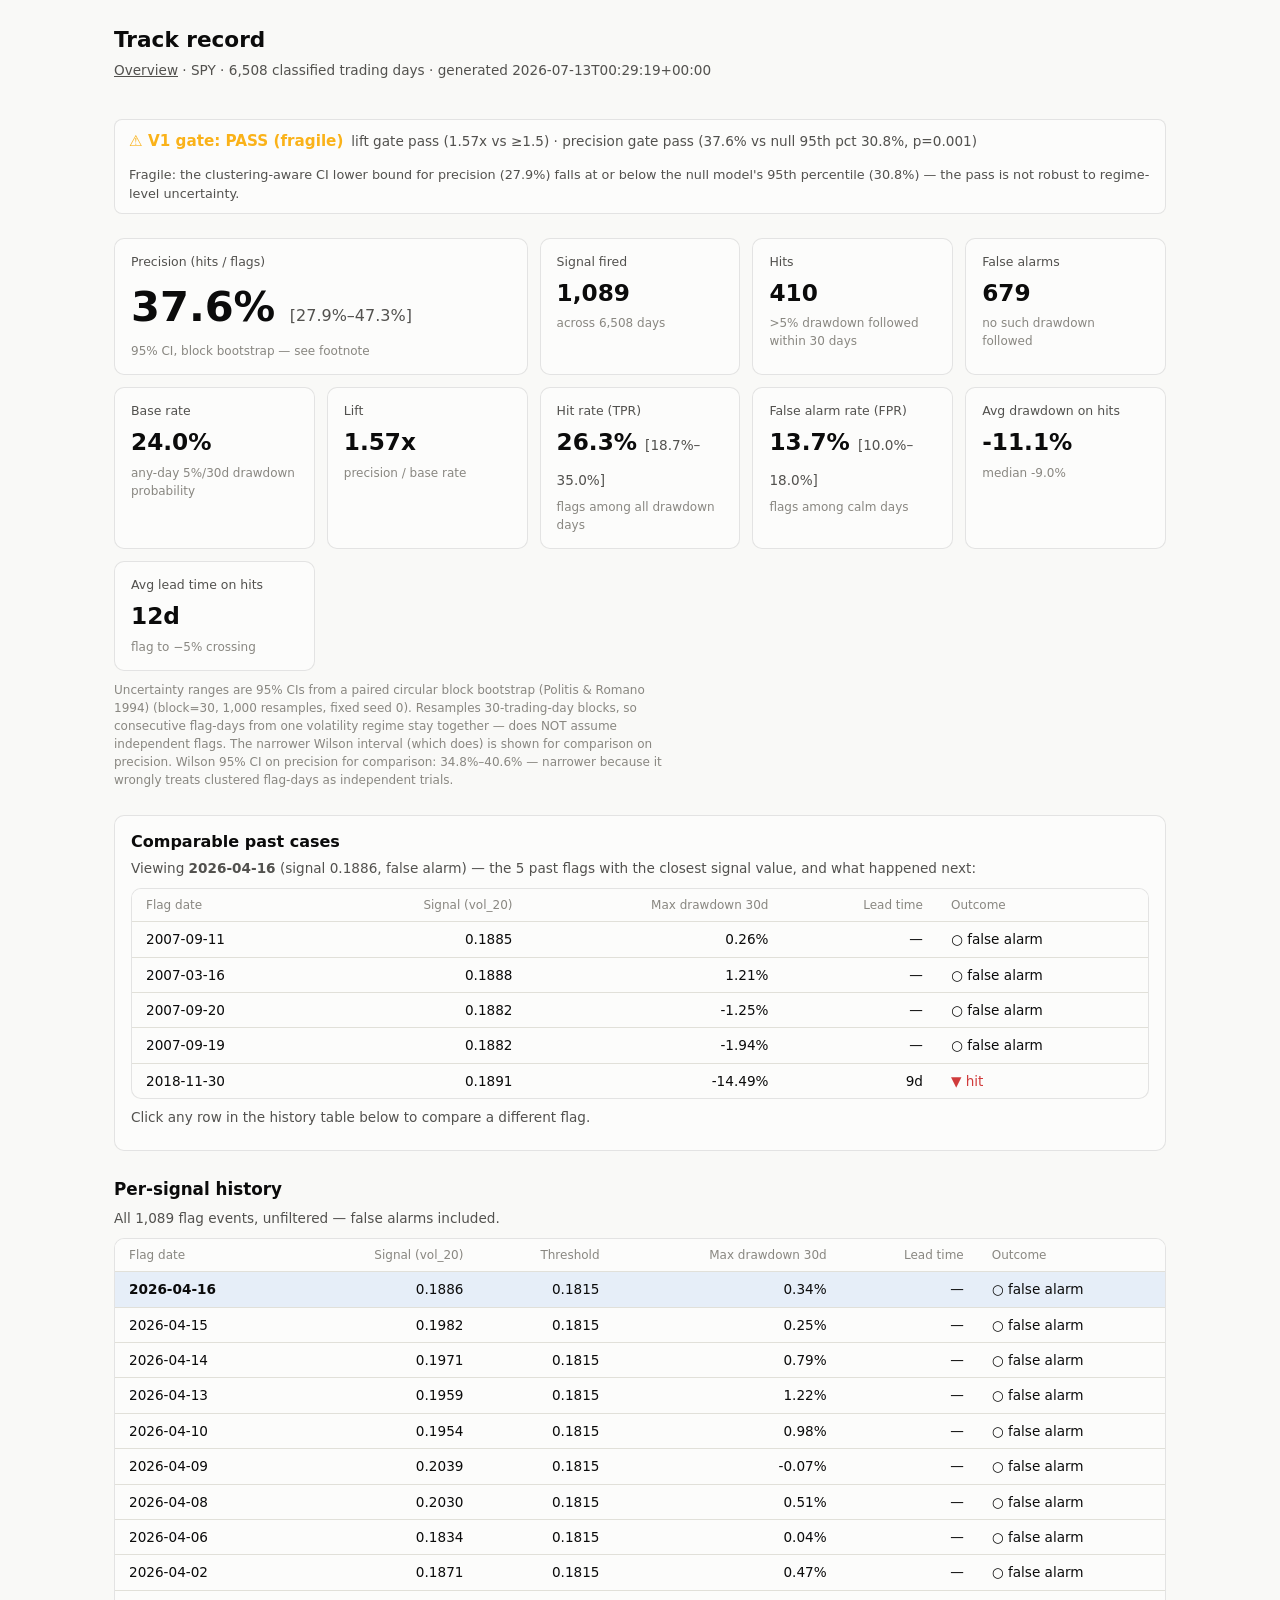
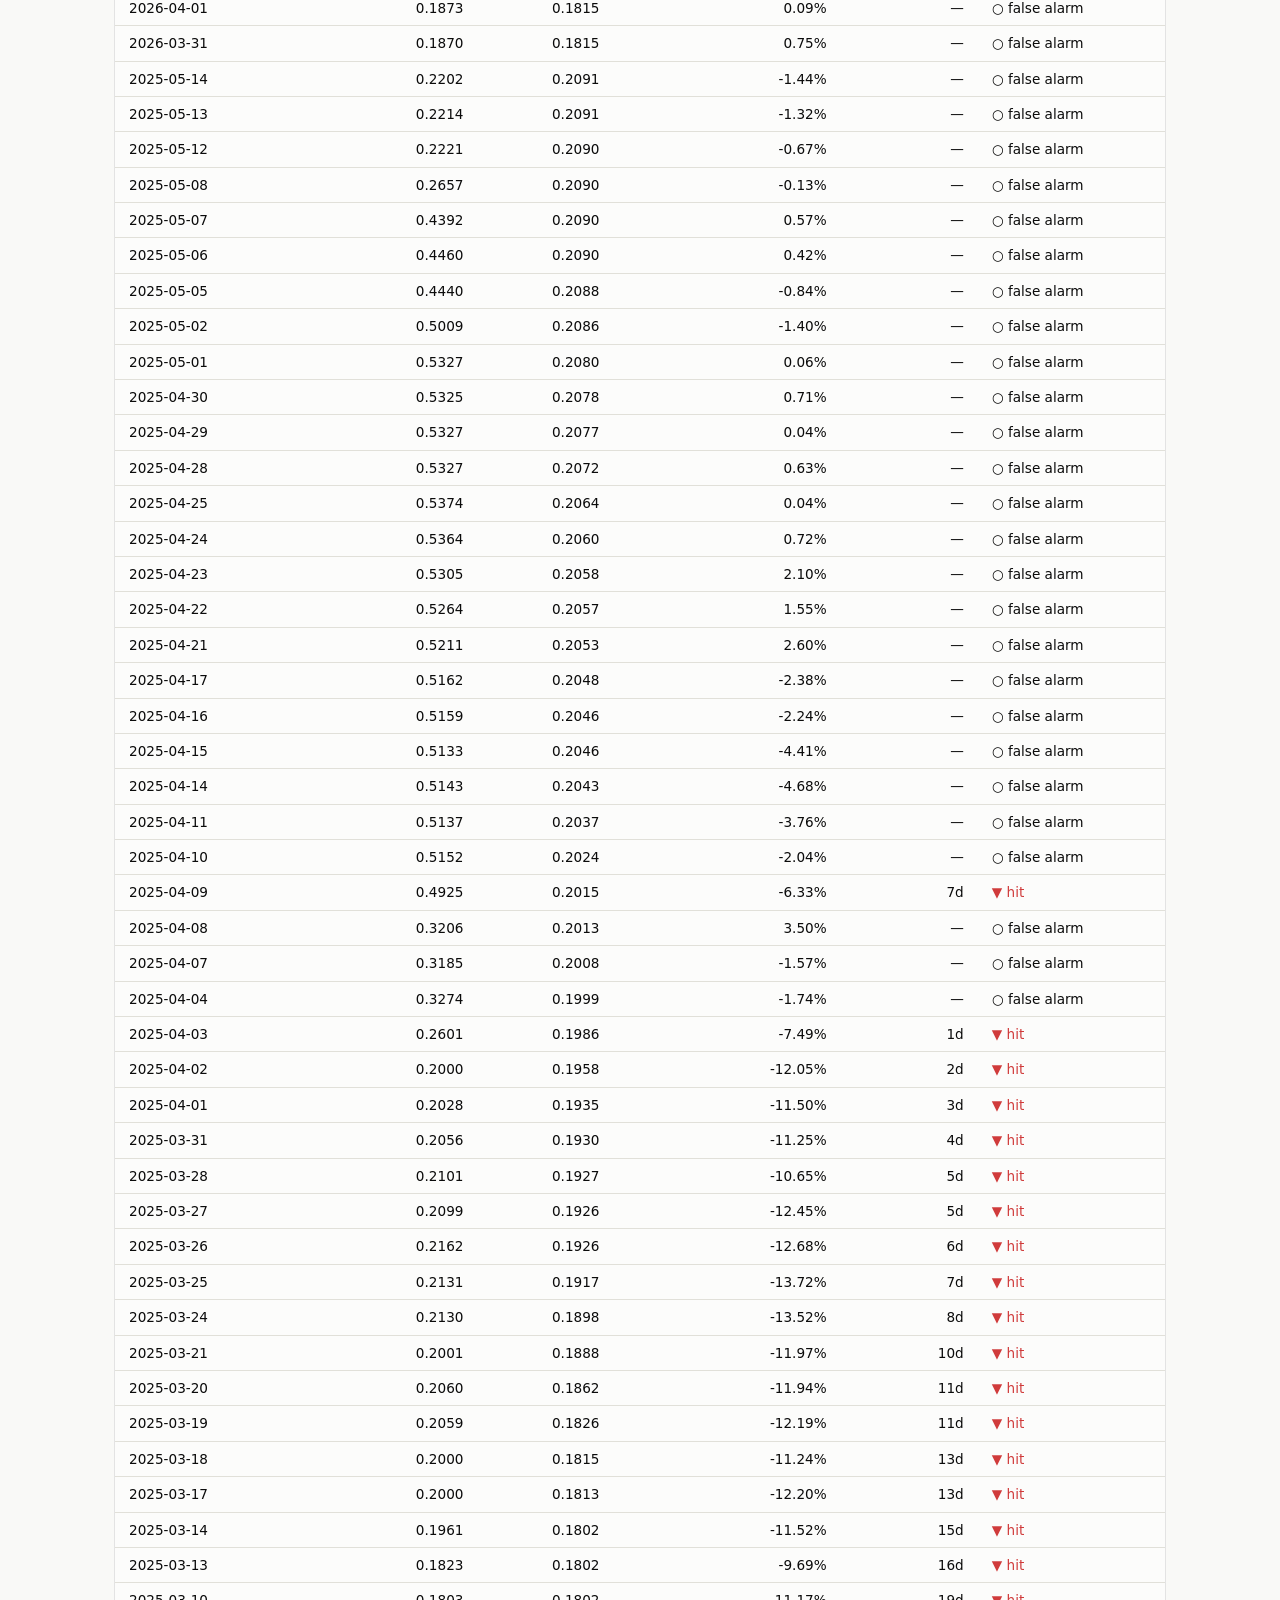
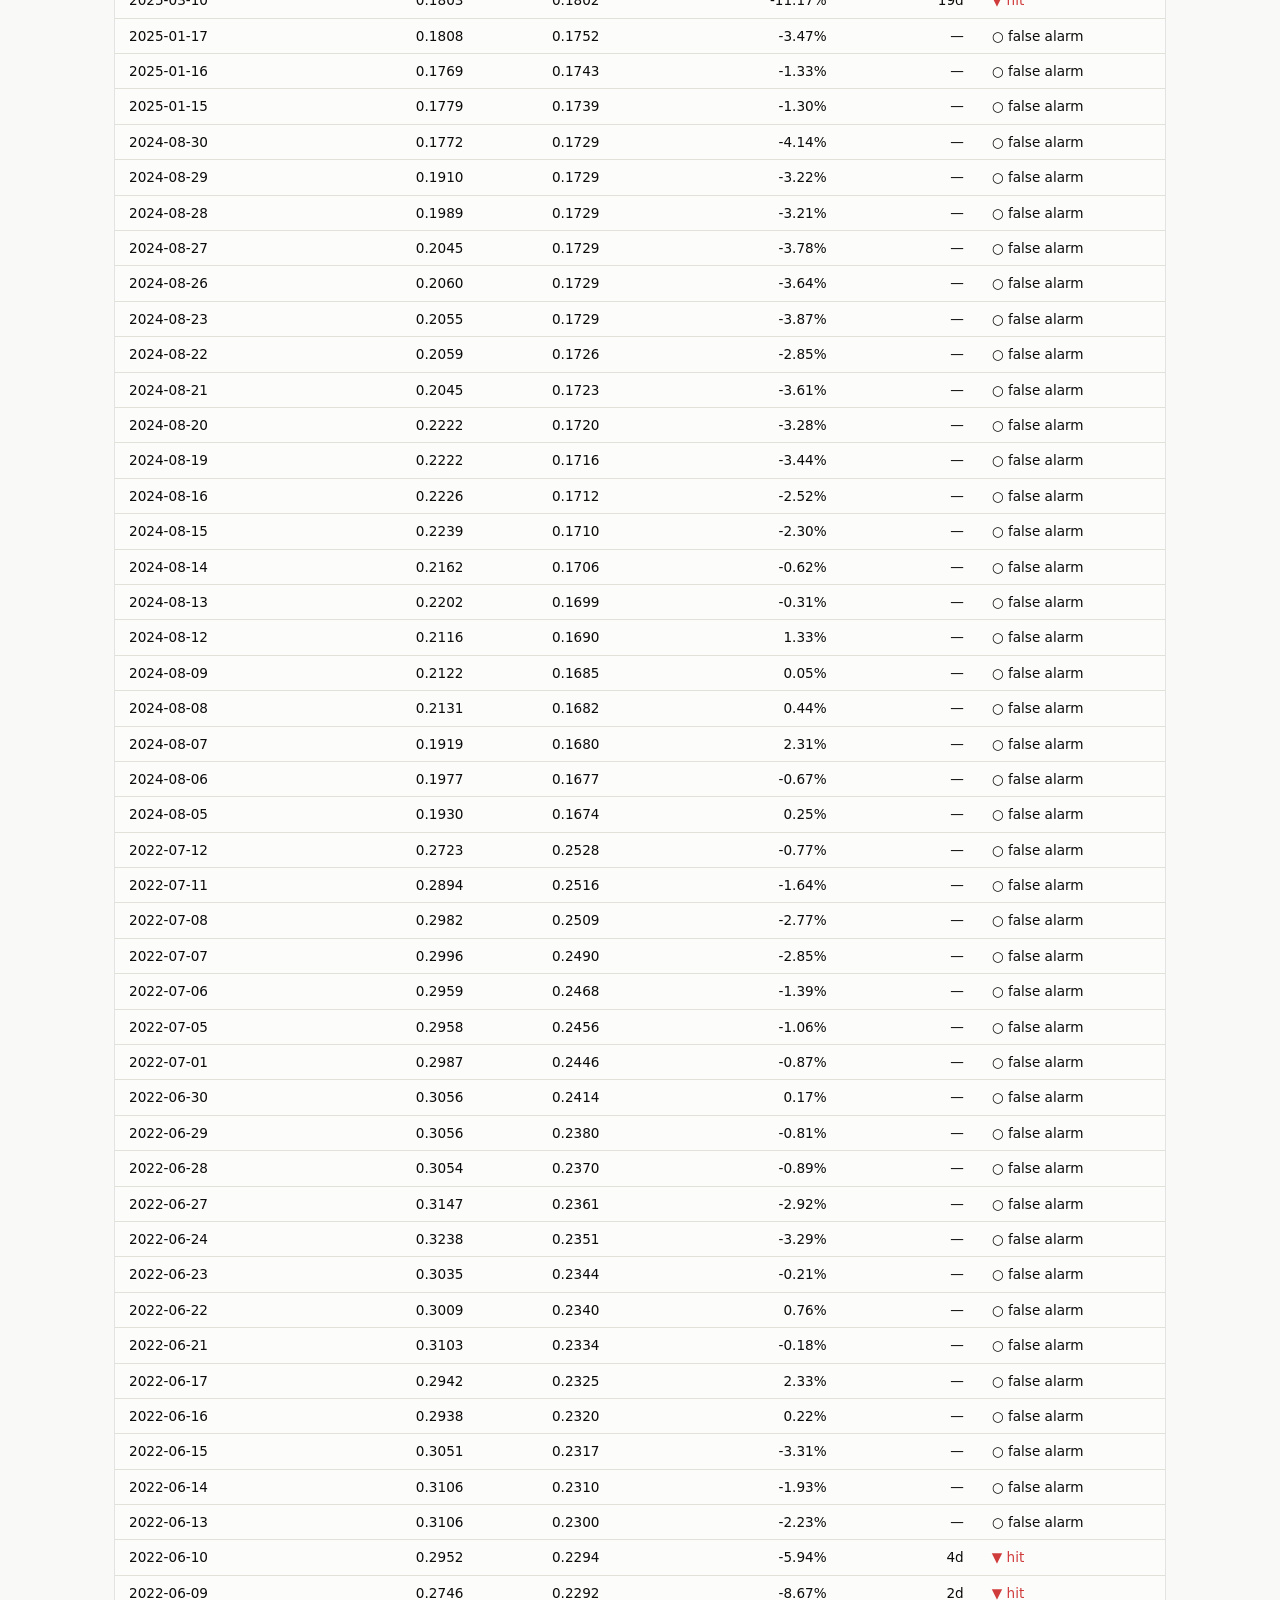
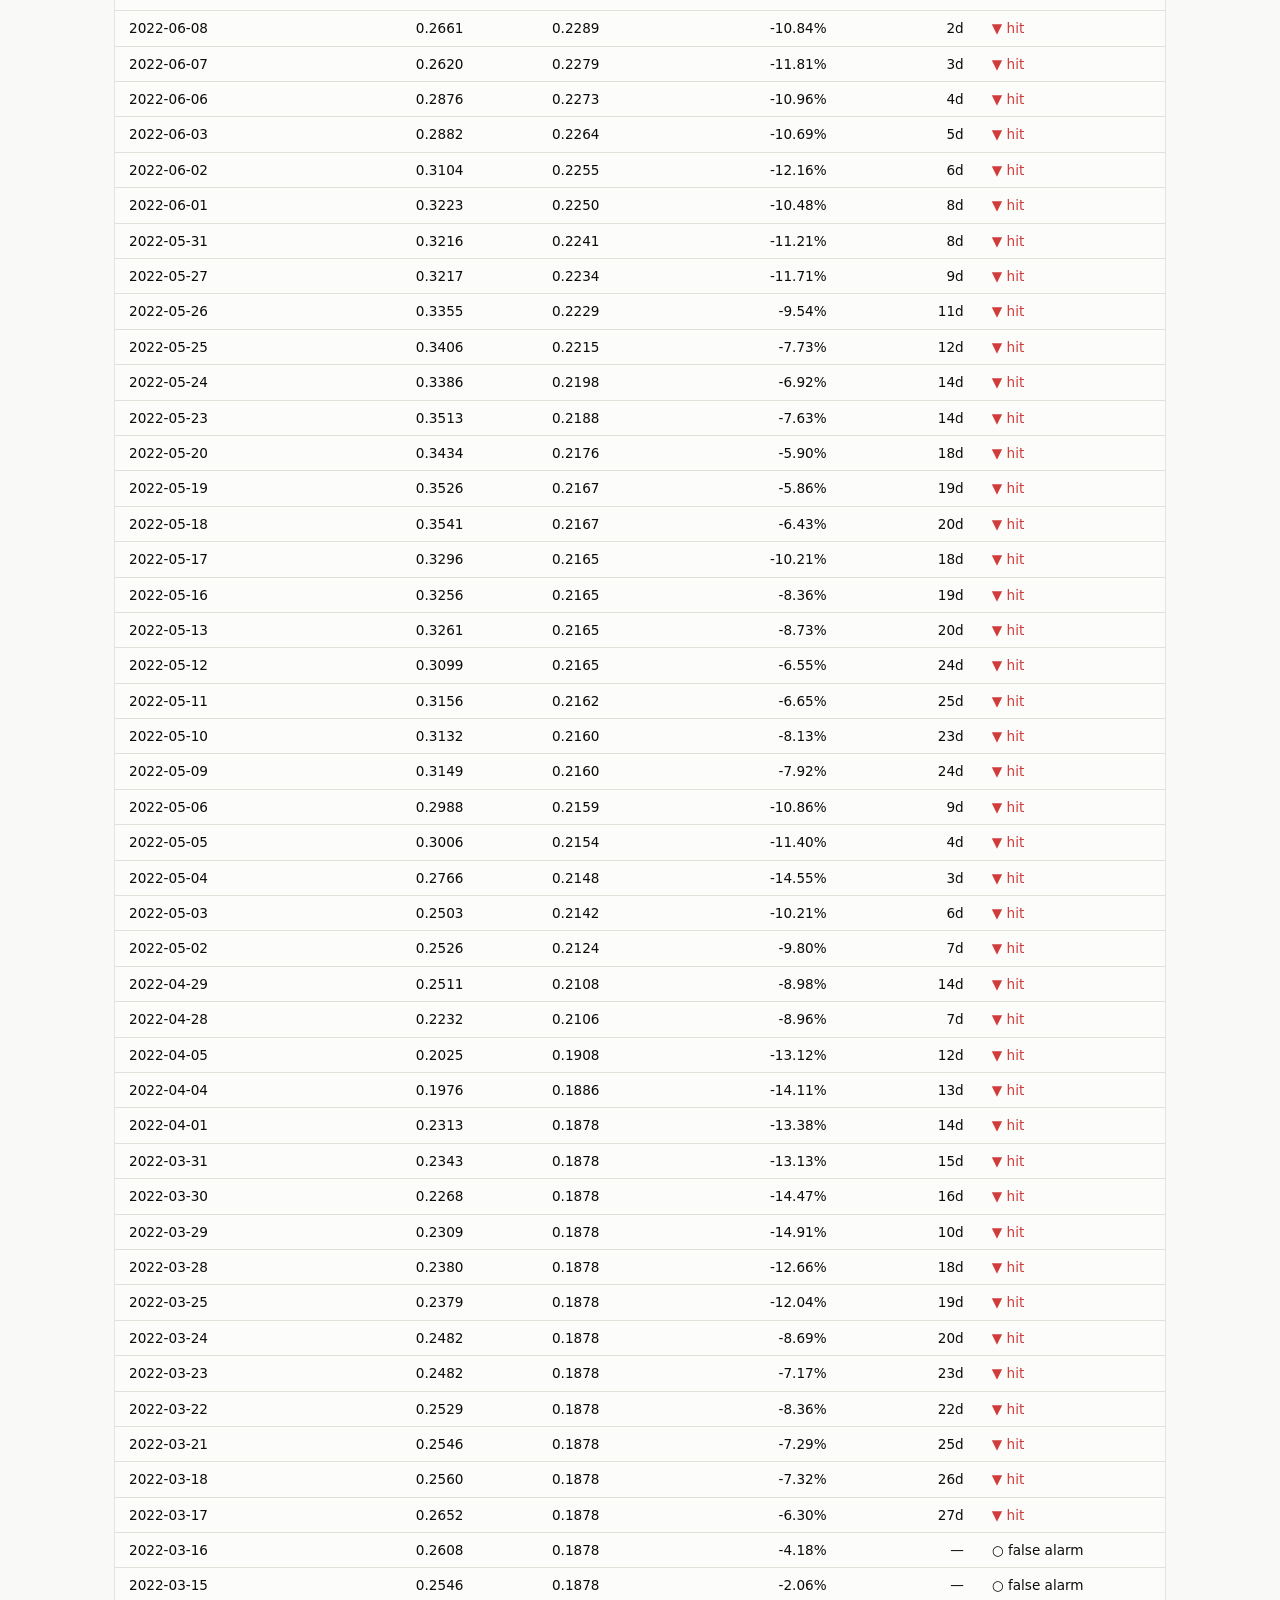
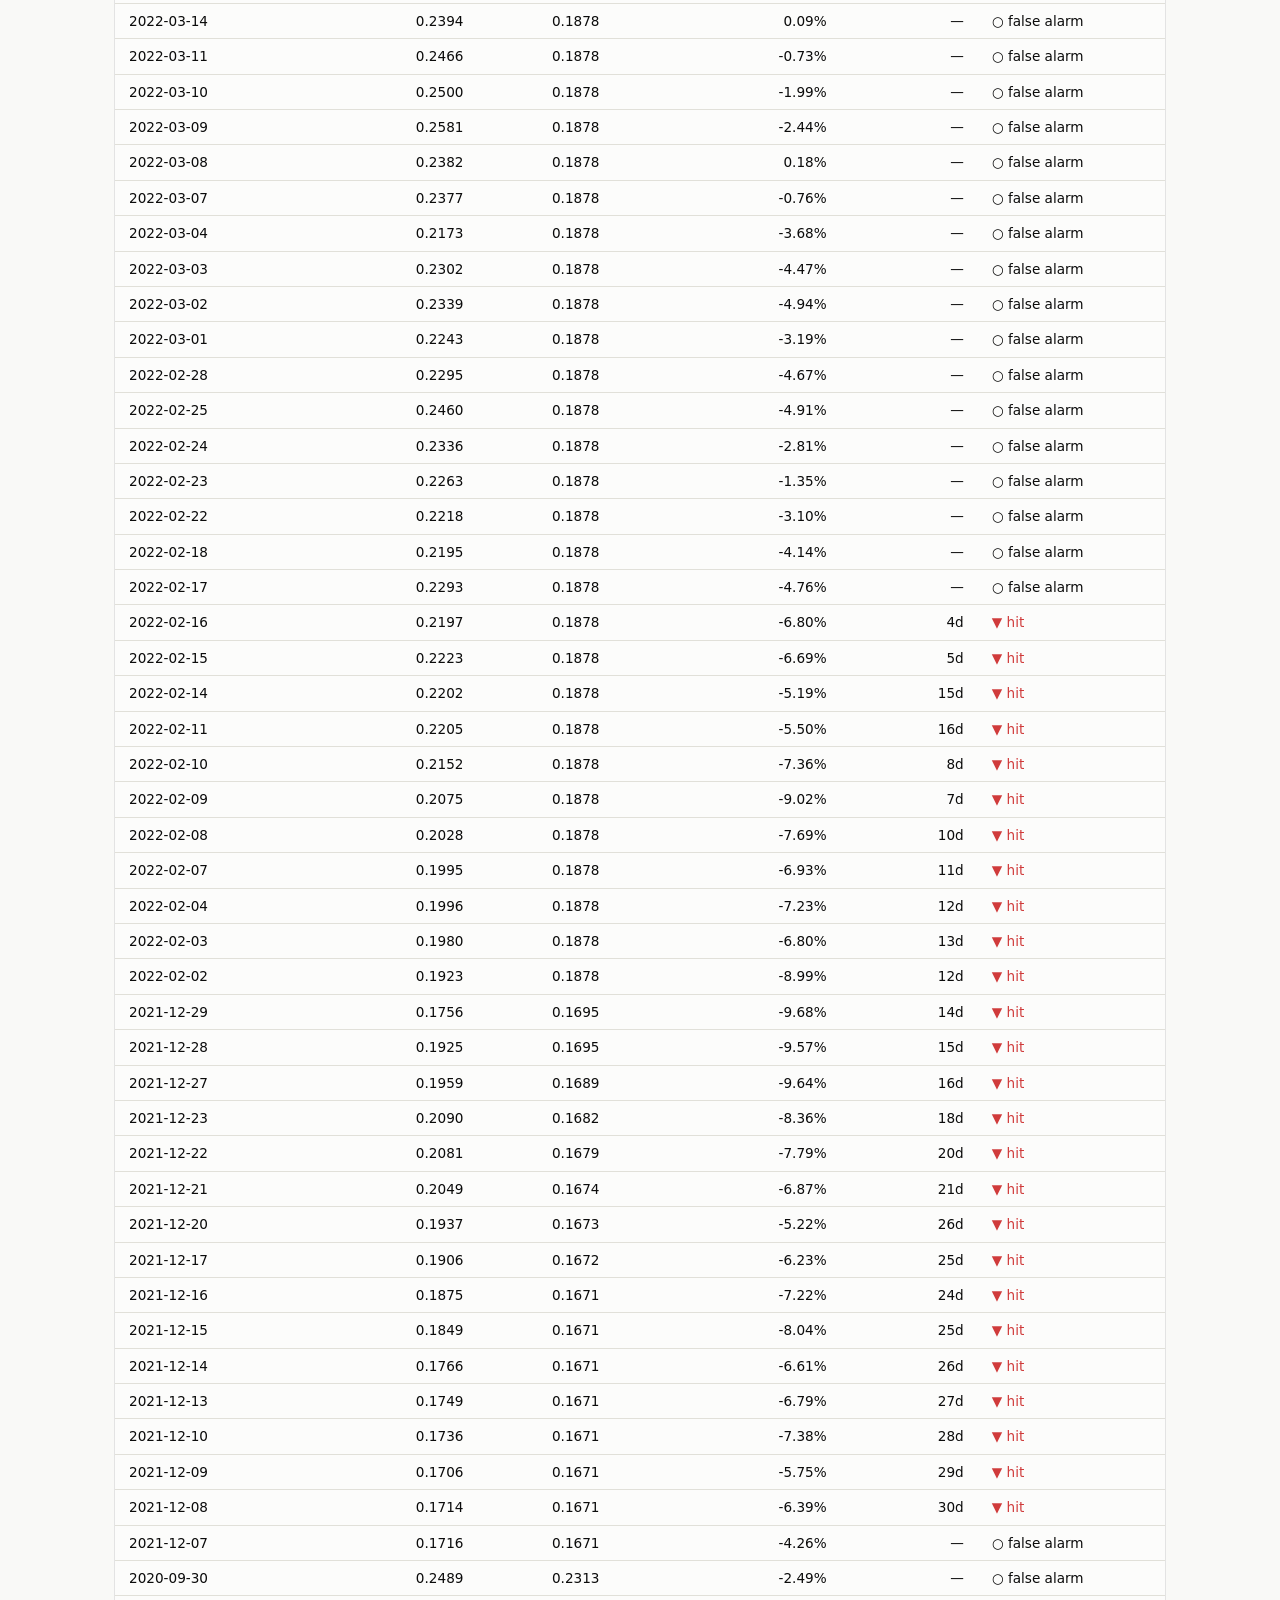
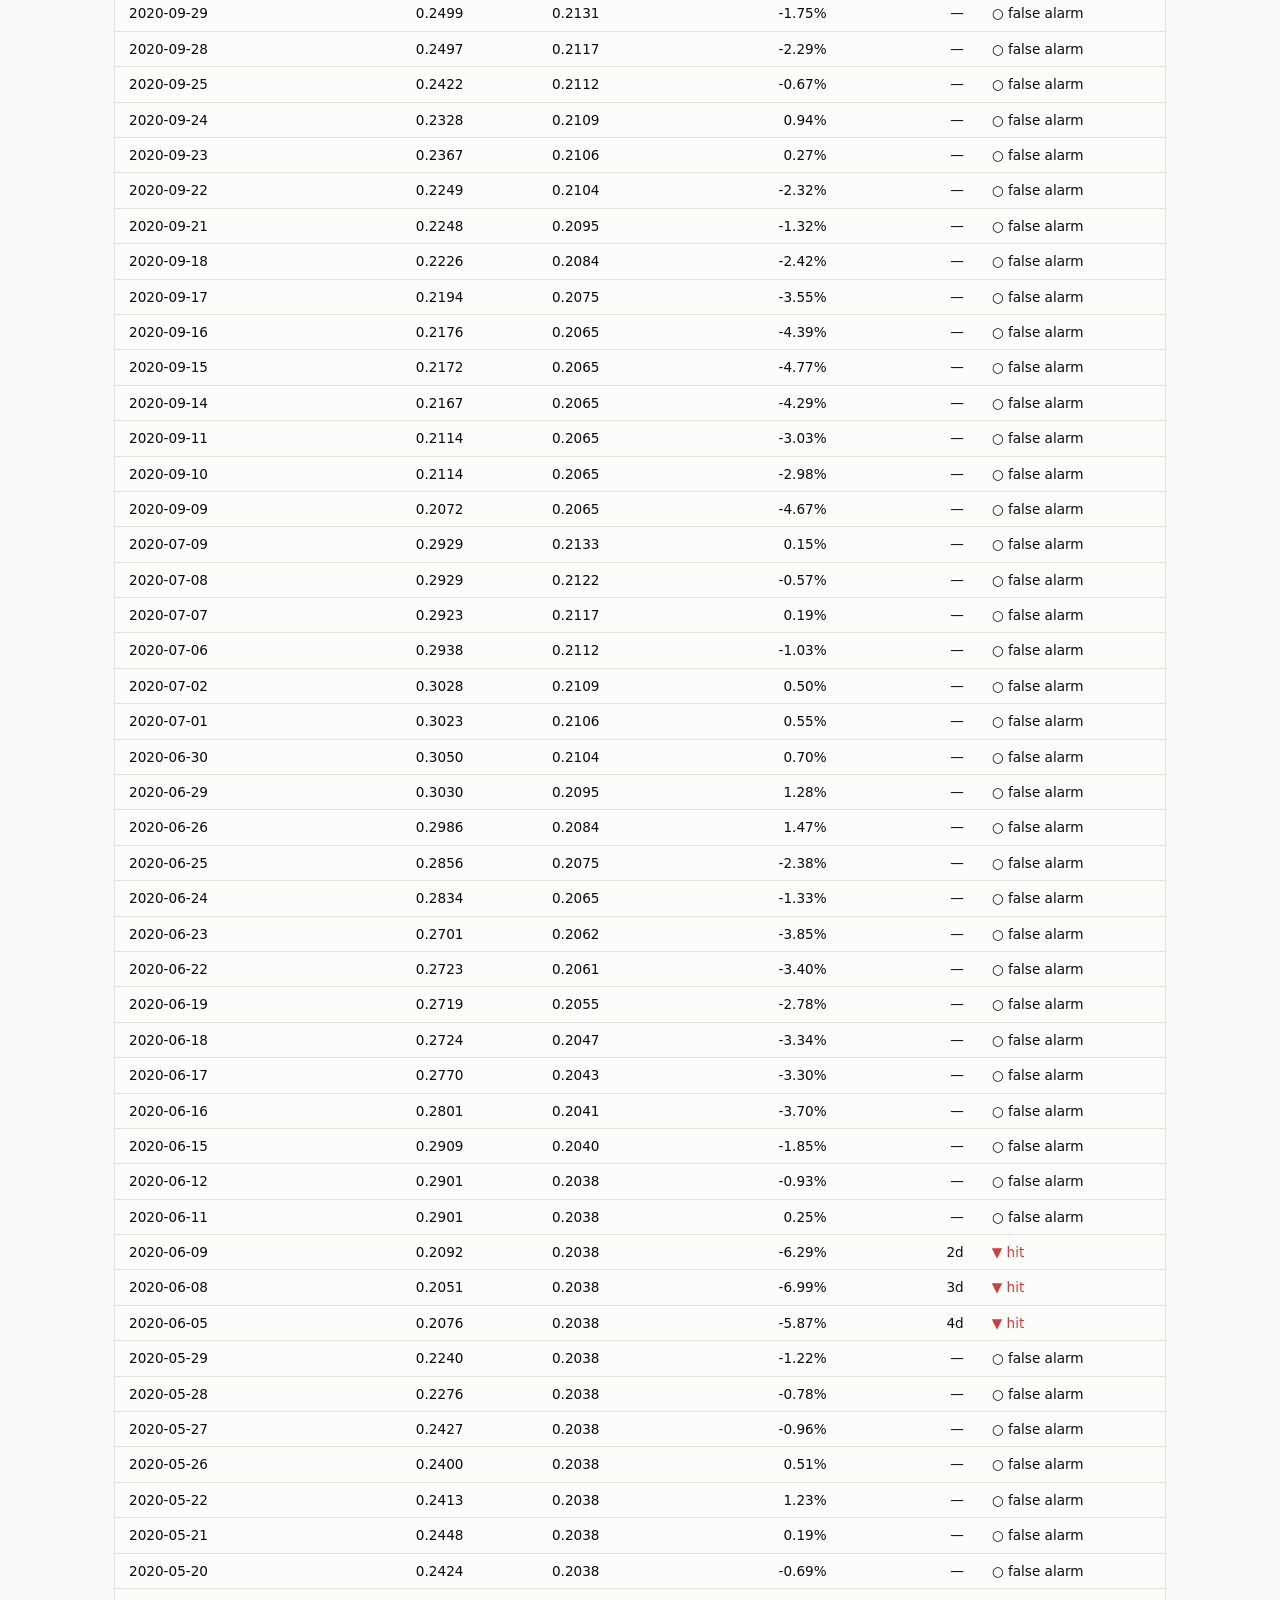
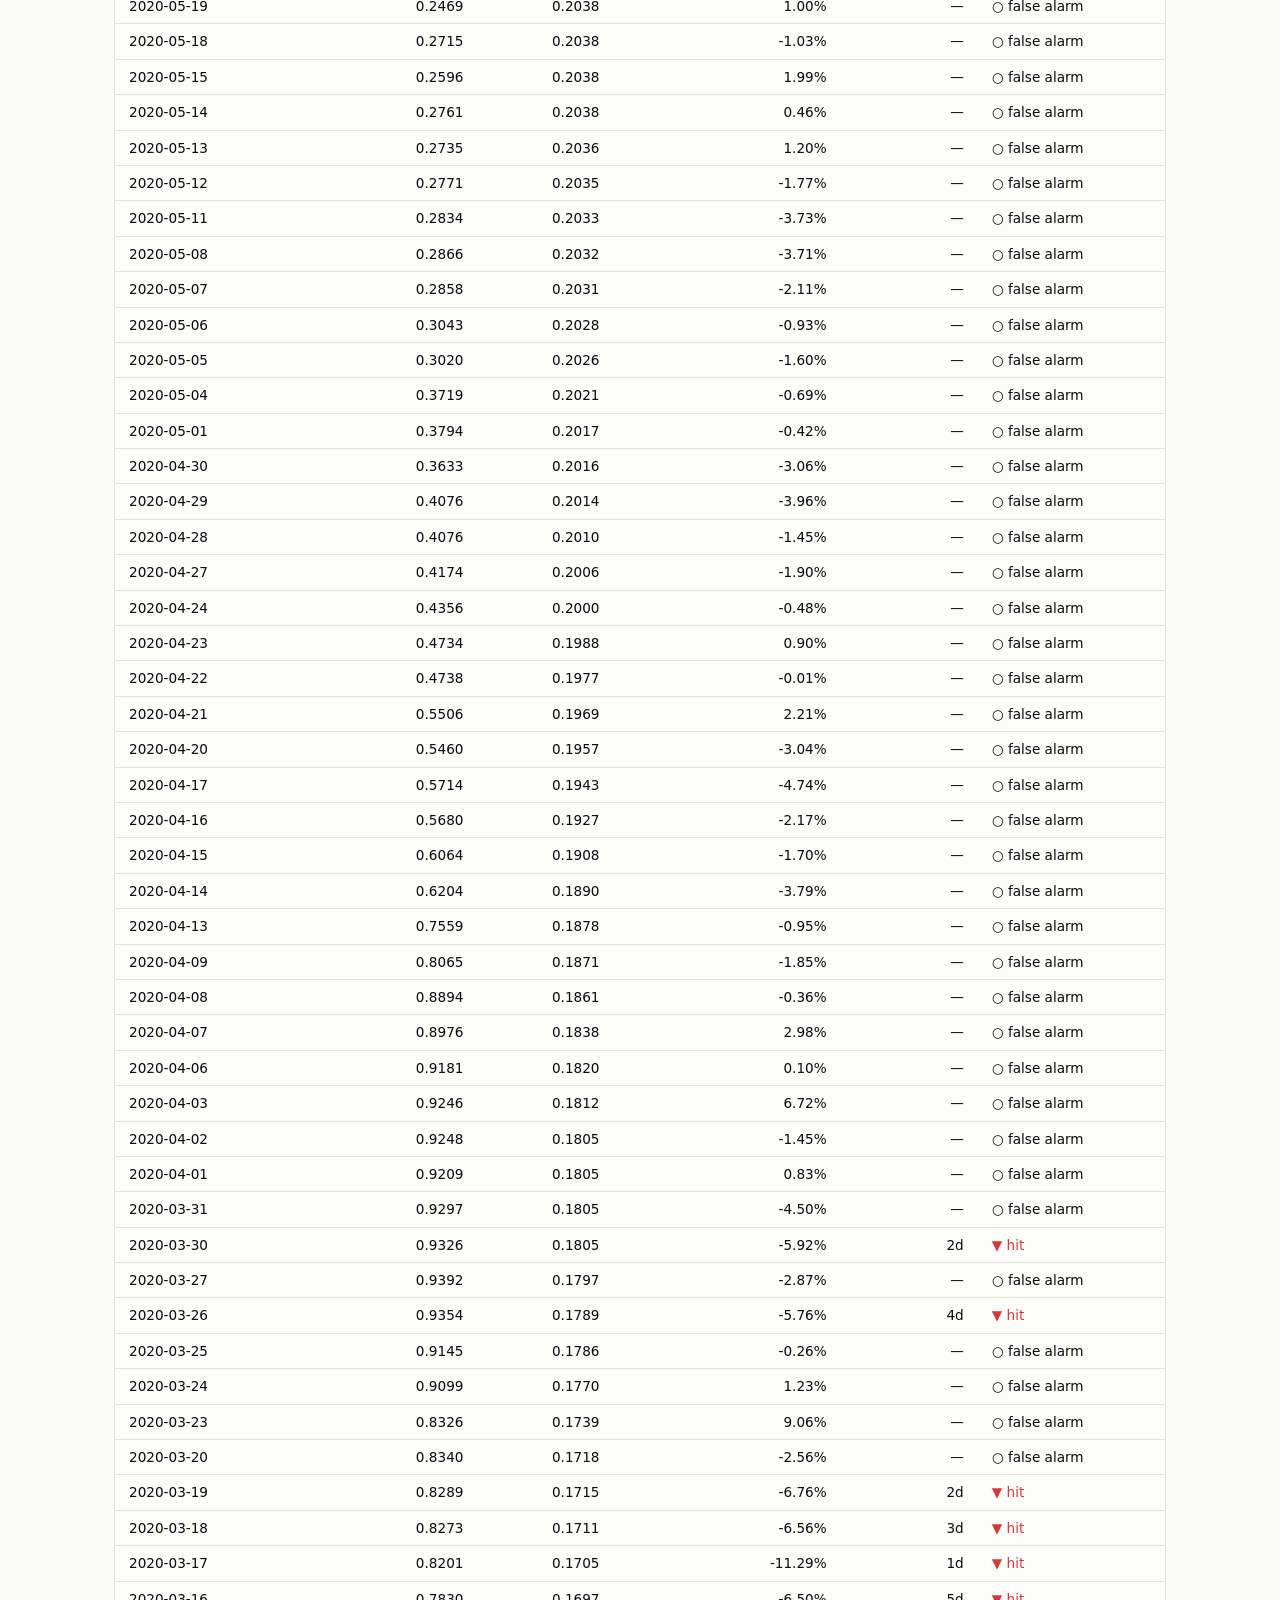
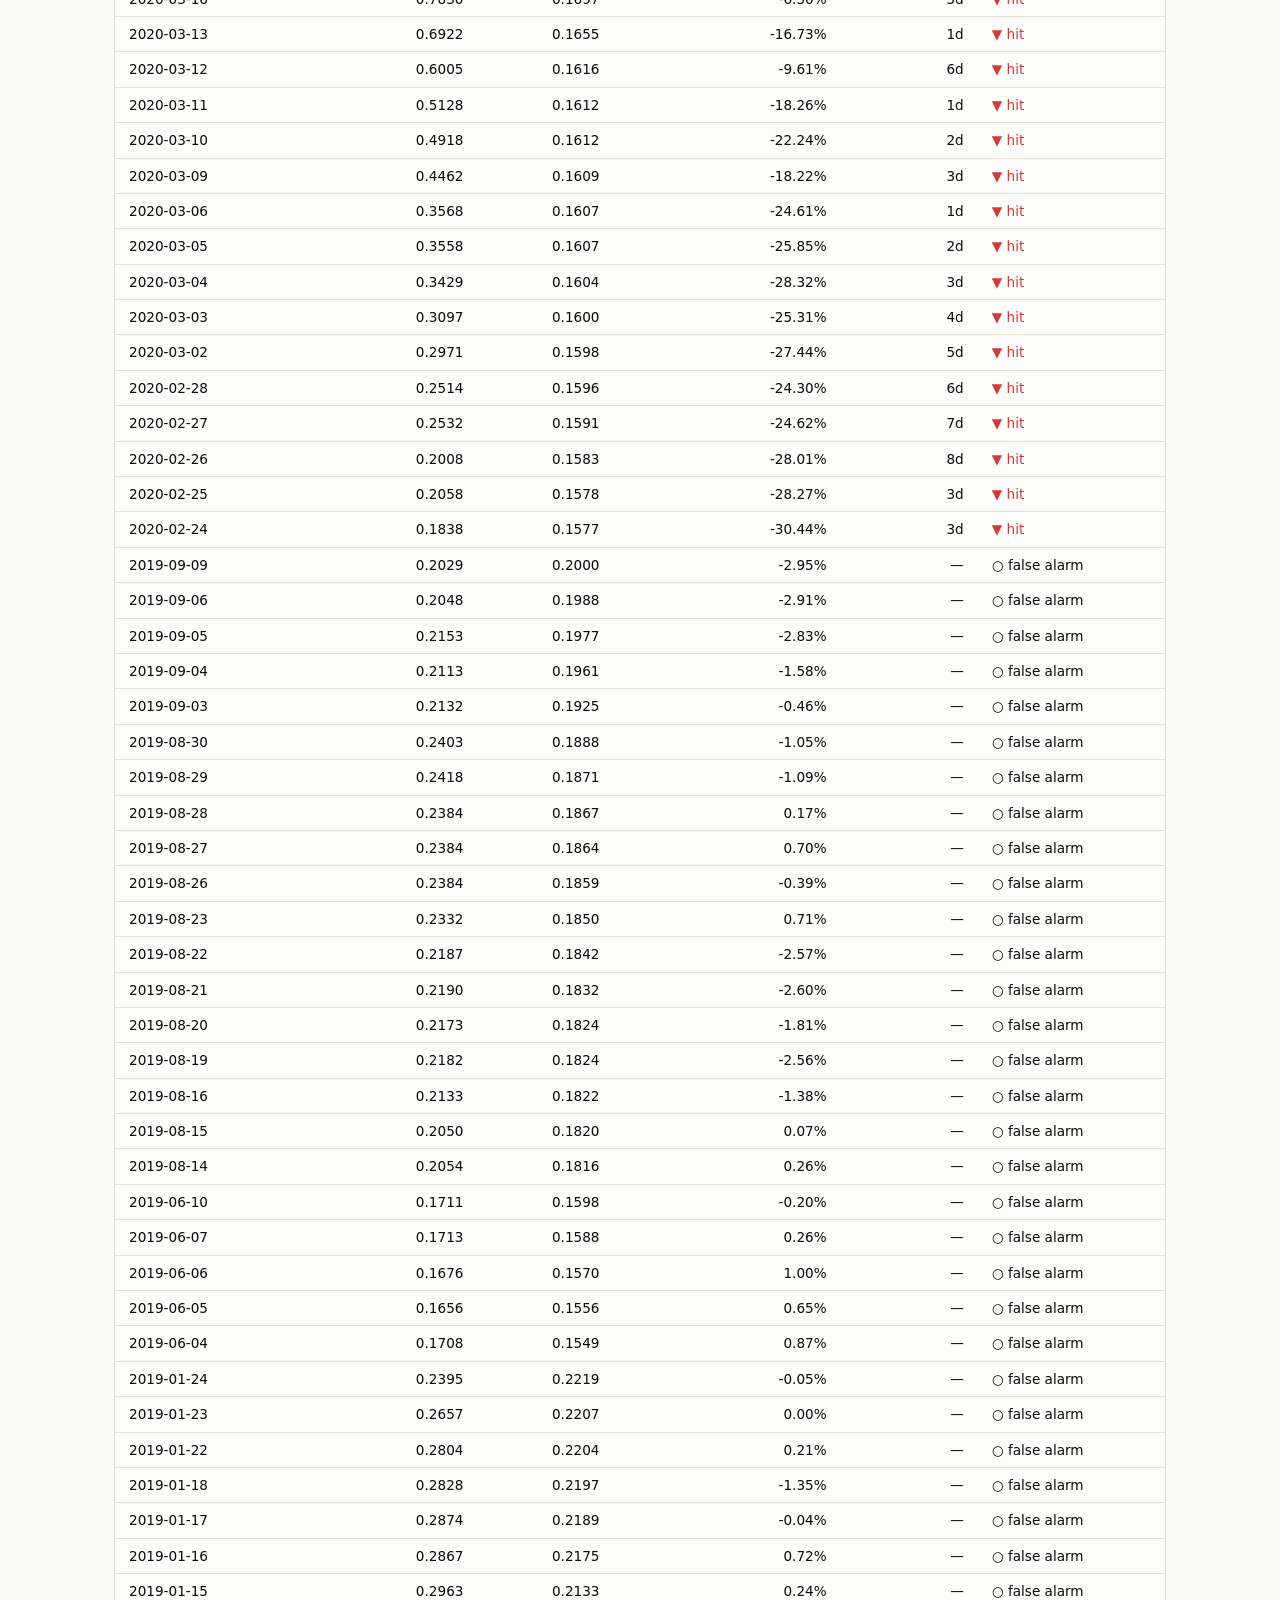
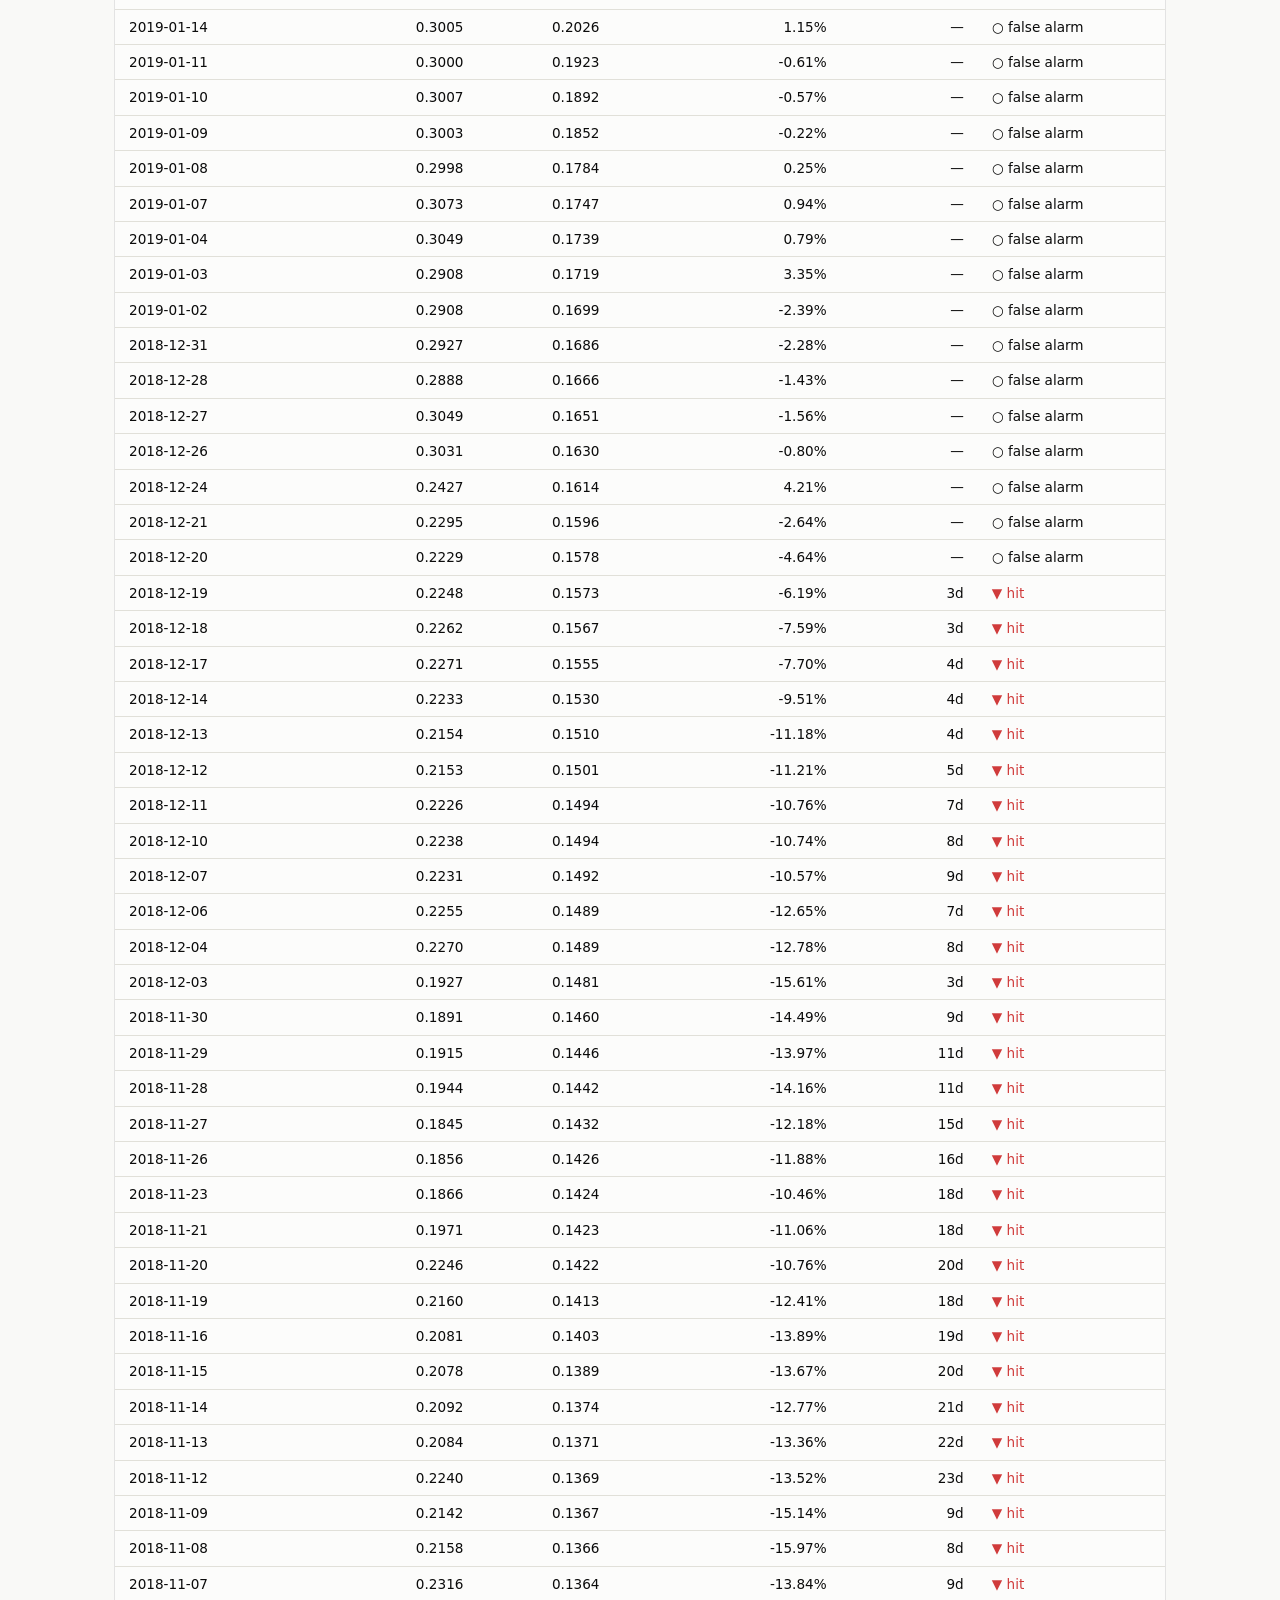
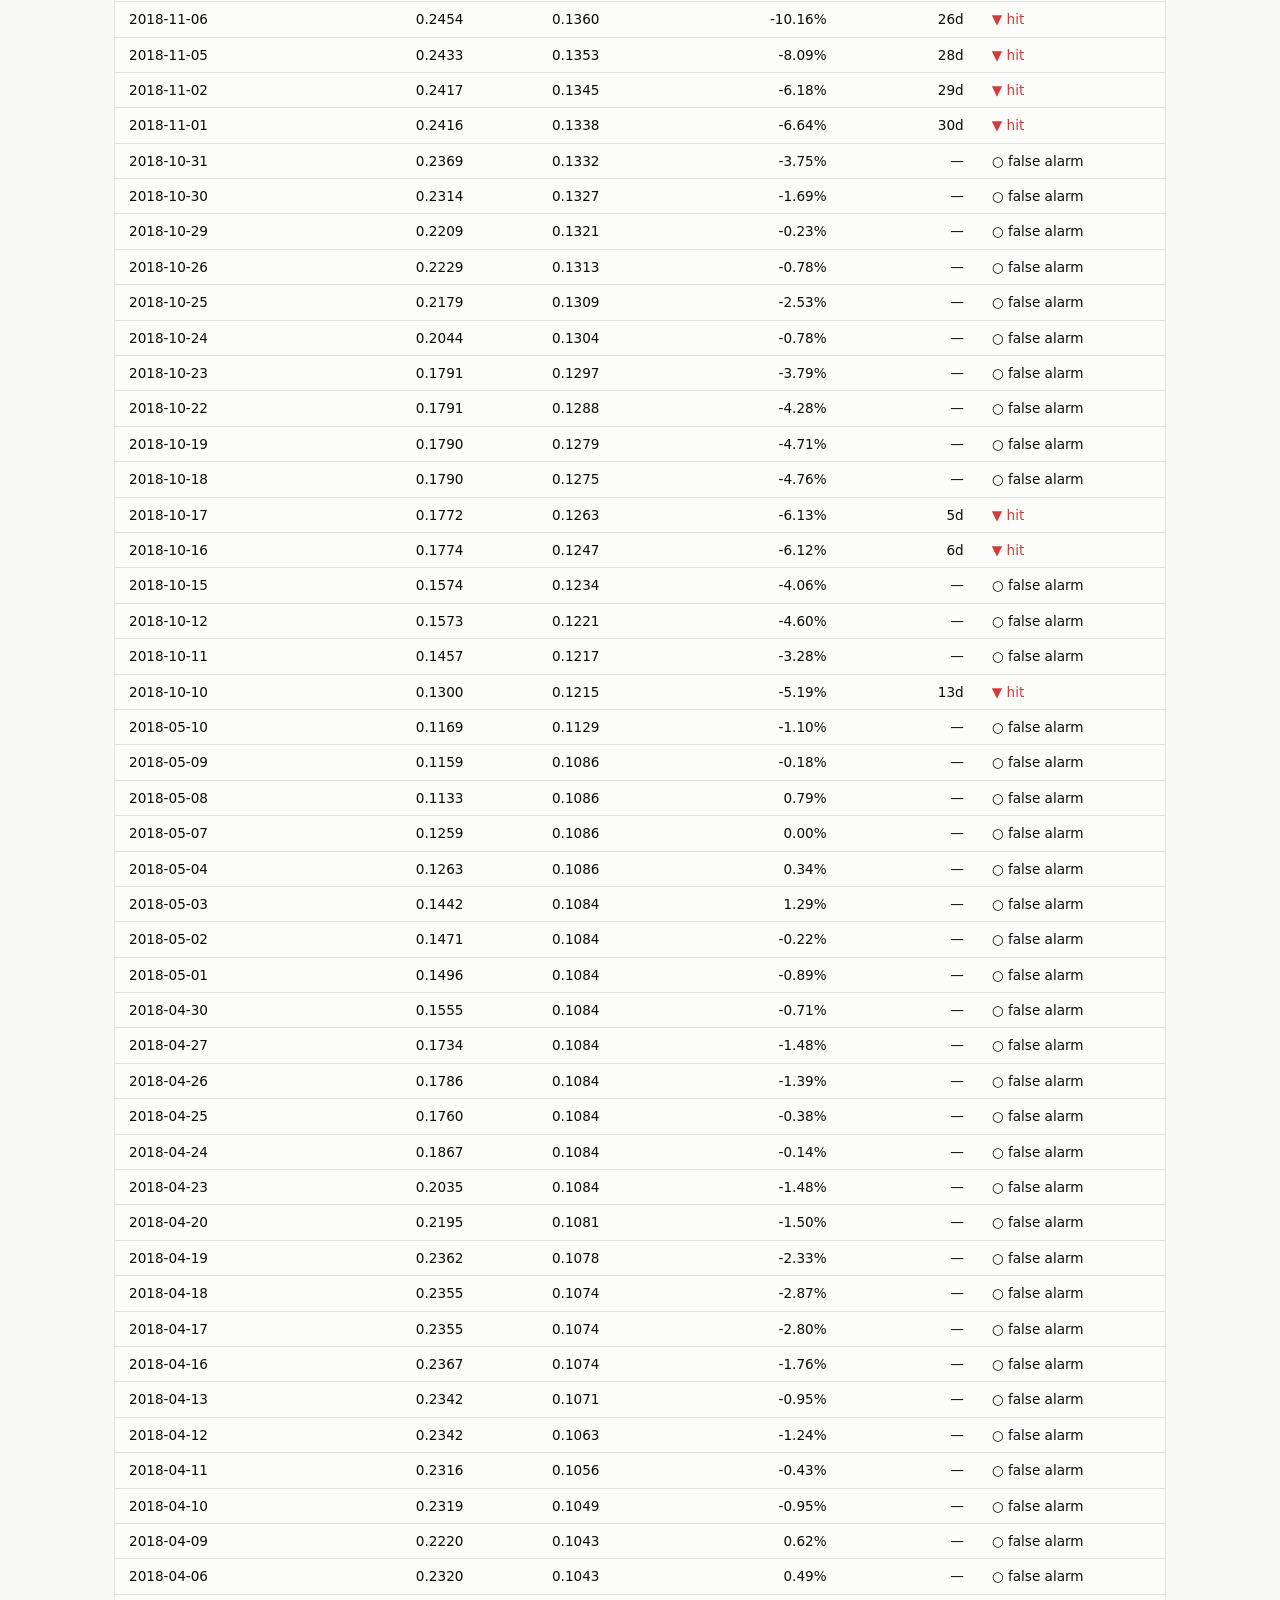
==== dashboard/track-record.html @ 11c8c028 "Restructure dashboard into multi-page layout - dashboard/index.html: intro/overview page (pipeline, " ====
<!DOCTYPE html>
<html lang="en">
<head>
<meta charset="utf-8">
<meta name="viewport" content="width=device-width, initial-scale=1">
<title>The Deviation Atlas — Track Record</title>
<link rel="stylesheet" href="common.css">
</head>
<body>
<main class="page">
<header class="page-header">
  <h1>Track record</h1>
  <div class="sub"><a href="index.html">Overview</a> · <span id="meta">Loading dashboard_data.json…</span></div>
</header>
<div id="app"></div>
</main>

<script>
"use strict";
/* Display layer ONLY — every number below is pre-computed by Python
   (metrics.py / null_gate.py / uncertainty.py via export_dashboard_data.py).
   This file formats and renders; it never derives a metric, distance, or
   sort order. Comparable cases use precomputed neighbor indices. */

let DATA = null;

const pct  = (x, d = 1) => x == null ? "—" : (x * 100).toFixed(d) + "%";
const num  = x => x == null ? "—" : x.toLocaleString("en-US");
const fx   = (x, d = 2) => x == null ? "—" : x.toFixed(d);
const days = x => x == null ? "—" : `${(+x).toFixed(0)}d`;
const esc  = s => String(s).replace(/[&<>"']/g, c => `&#${c.charCodeAt(0)};`);
const rng  = (lo, hi, d = 1) => (lo == null || hi == null)
  ? "" : ` <span class="ci">[${pct(lo, d)}–${pct(hi, d)}]</span>`;

function tile(label, value, note, opts = {}) {
  const title = opts.hover ? ` title="${esc(opts.hover)}"` : "";
  return `<div class="tile${opts.hero ? " hero" : ""}"${title}>
    <div class="label">${esc(label)}</div>
    <div class="value">${value}</div>
    ${note ? `<div class="note">${esc(note)}</div>` : ""}
  </div>`;
}

function verdictBanner(g, h) {
  let head, cls;
  if (!g.v1_pass)       { cls = "fail"; head = "✕ V1 gate: FAIL"; }
  else if (g.fragile)   { cls = "warn"; head = "⚠ V1 gate: PASS (fragile)"; }
  else                  { cls = "pass"; head = "✓ V1 gate: PASS"; }
  const fragileNote = g.fragile ? `<span class="fragile-note">Fragile: the
    clustering-aware CI lower bound for precision (${pct(h.precision_ci_bb_low)})
    falls at or below the null model's 95th percentile (${pct(g.null_p95)}) —
    the pass is not robust to regime-level uncertainty.</span>` : "";
  return `<div class="verdict">
    <span class="${cls}">${head}</span>
    <span class="detail">
      lift gate ${g.lift_gate_pass ? "pass" : "fail"} (${fx(g.real_lift)}x vs ≥1.5) ·
      precision gate ${g.precision_gate_pass ? "pass" : "fail"}
      (${pct(g.real_precision)} vs null 95th pct ${pct(g.null_p95)}, p=${fx(g.p_value, 3)})
    </span>
    ${fragileNote}
  </div>`;
}

function eventRow(e, i, selected) {
  const hit = e.outcome === "hit";
  return `<tr data-idx="${i}" class="${i === selected ? "selected" : ""}">
    <td>${esc(e.flag_date)}</td>
    <td>${fx(e.signal_value, 4)}</td>
    <td>${fx(e.threshold, 4)}</td>
    <td>${pct(e.max_drawdown_30d, 2)}</td>
    <td>${e.lead_time == null ? "—" : days(e.lead_time)}</td>
    <td><span class="outcome ${hit ? "fail" : ""}">${hit ? "▼ hit" : "○ false alarm"}</span></td>
  </tr>`;
}

function neighborRows(idx) {
  return DATA.events[idx].neighbors.map(j => {
    const e = DATA.events[j];
    const hit = e.outcome === "hit";
    return `<tr>
      <td>${esc(e.flag_date)}</td>
      <td>${fx(e.signal_value, 4)}</td>
      <td>${pct(e.max_drawdown_30d, 2)}</td>
      <td>${e.lead_time == null ? "—" : days(e.lead_time)}</td>
      <td><span class="outcome ${hit ? "fail" : ""}">${hit ? "▼ hit" : "○ false alarm"}</span></td>
    </tr>`;
  }).join("");
}

function renderComparable(idx) {
  const e = DATA.events[idx];
  document.getElementById("cmp-sub").innerHTML =
    `Viewing <strong>${esc(e.flag_date)}</strong> (signal ${fx(e.signal_value, 4)},
     ${e.outcome === "hit" ? "hit" : "false alarm"}) — the ${DATA.n_neighbors}
     past flags with the closest signal value, and what happened next:`;
  document.getElementById("cmp-body").innerHTML = neighborRows(idx);
  document.querySelectorAll("#history tbody tr").forEach(tr => {
    tr.classList.toggle("selected", +tr.dataset.idx === idx);
  });
}

async function render() {
  const app = document.getElementById("app");
  let d;
  try {
    const r = await fetch("dashboard_data.json", { cache: "no-store" });
    if (!r.ok) throw new Error(`HTTP ${r.status}`);
    d = await r.json();
  } catch (err) {
    app.innerHTML = `<div class="err">Could not load <code>dashboard_data.json</code>
      (${esc(err.message)}). If opened as a file://, serve the folder instead:
      <code>python -m http.server 8123</code> then open
      <a href="http://localhost:8123/dashboard/">http://localhost:8123/dashboard/</a></div>`;
    return;
  }
  DATA = d;

  const h = d.headline, g = d.null_gate, m = d.ci_method;
  const selected = 0;
  const ciHover = `${m.name} — block=${m.block}, ${m.runs} resamples, seed=${m.seed}. ${m.assumption}`;

  document.getElementById("meta").textContent =
    `${d.ticker} · ${num(h.n_days)} classified trading days · generated ${d.generated_at}`;

  app.innerHTML = `
    ${verdictBanner(g, h)}
    <div class="tiles">
      ${tile("Precision (hits / flags)",
             `${pct(h.precision)}${rng(h.precision_ci_bb_low, h.precision_ci_bb_high)}`,
             "95% CI, block bootstrap — see footnote", { hero: true, hover: ciHover })}
      ${tile("Signal fired", num(h.total_flags), `across ${num(h.n_days)} days`)}
      ${tile("Hits", num(h.hit_count), ">5% drawdown followed within 30 days")}
      ${tile("False alarms", num(h.false_alarm_count), "no such drawdown followed")}
      ${tile("Base rate", pct(h.base_rate), "any-day 5%/30d drawdown probability")}
      ${tile("Lift", fx(h.lift) + "x", "precision / base rate")}
      ${tile("Hit rate (TPR)",
             `${pct(h.hit_rate_tpr)}${rng(h.tpr_ci_bb_low, h.tpr_ci_bb_high)}`,
             "flags among all drawdown days", { hover: ciHover })}
      ${tile("False alarm rate (FPR)",
             `${pct(h.false_alarm_rate_fpr)}${rng(h.fpr_ci_bb_low, h.fpr_ci_bb_high)}`,
             "flags among calm days", { hover: ciHover })}
      ${tile("Avg drawdown on hits", pct(h.avg_drawdown_on_hits),
             `median ${pct(h.median_drawdown_on_hits)}`)}
      ${tile("Avg lead time on hits", days(h.avg_lead_time_on_hits), "flag to −5% crossing")}
    </div>
    <p class="footnote">Uncertainty ranges are 95% CIs from a
      ${esc(m.name)} (block=${m.block}, ${num(m.runs)} resamples, fixed seed
      ${m.seed}). ${esc(m.assumption)} Wilson 95% CI on precision for comparison:
      ${pct(h.precision_ci_low)}–${pct(h.precision_ci_high)} — narrower because it
      wrongly treats clustered flag-days as independent trials.</p>

    <div class="panel">
      <h2>Comparable past cases</h2>
      <div class="sub" id="cmp-sub"></div>
      <div class="tablewrap"><table>
        <thead><tr>
          <th>Flag date</th><th>Signal (vol_20)</th>
          <th>Max drawdown 30d</th><th>Lead time</th><th>Outcome</th>
        </tr></thead>
        <tbody id="cmp-body"></tbody>
      </table></div>
      <div class="sub" style="margin-top:8px">Click any row in the history table
        below to compare a different flag.</div>
    </div>

    <h2 class="section-title">Per-signal history</h2>
    <div class="sub">All ${num(d.events.length)} flag events, unfiltered — false alarms included.</div>
    <div class="tablewrap" id="history"><table>
      <thead><tr>
        <th>Flag date</th><th>Signal (vol_20)</th><th>Threshold</th>
        <th>Max drawdown 30d</th><th>Lead time</th><th>Outcome</th>
      </tr></thead>
      <tbody>${d.events.map((e, i) => eventRow(e, i, selected)).join("")}</tbody>
    </table></div>`;

  renderComparable(selected);
  document.querySelector("#history tbody").addEventListener("click", ev => {
    const tr = ev.target.closest("tr[data-idx]");
    if (tr) renderComparable(+tr.dataset.idx);
  });
}
render();
</script>
</body>
</html>
---- dashboard/common.css ----
:root {
  --page:           #f9f9f7;
  --surface-1:      #fcfcfb;
  --text-primary:   #0b0b0b;
  --text-secondary: #52514e;
  --text-muted:     #898781;
  --hairline:       #e1e0d9;
  --border:         rgba(11,11,11,0.10);
  --status-good:    #0ca30c;
  --status-good-text: #006300;
  --status-warning: #fab219;
  --status-critical:#d03b3b;
  --select-wash:    rgba(42,120,214,0.10);
  --radius:         10px;
  --max-width:      1100px;
}
@media (prefers-color-scheme: dark) {
  :root {
    --page:           #0d0d0d;
    --surface-1:      #1a1a19;
    --text-primary:   #ffffff;
    --text-secondary: #c3c2b7;
    --text-muted:     #898781;
    --hairline:       #2c2c2a;
    --border:         rgba(255,255,255,0.10);
    --status-good:    #0ca30c;
    --status-good-text: #0ca30c;
    --status-warning: #fab219;
    --status-critical:#d03b3b;
    --select-wash:    rgba(57,135,229,0.18);
  }
}

* { box-sizing: border-box; margin: 0; }

body {
  background: var(--page);
  color: var(--text-primary);
  font-family: system-ui, -apple-system, "Segoe UI", sans-serif;
  line-height: 1.5;
}

a { color: inherit; }
a:hover { text-decoration: underline; }

.page {
  max-width: var(--max-width);
  margin: 0 auto;
  padding: 24px;
}

header.page-header { margin-bottom: 24px; }
header.page-header h1 { font-size: 1.35rem; font-weight: 650; }
.sub { color: var(--text-secondary); font-size: 0.85rem; margin-top: 4px; }

.block { margin-bottom: 28px; }
.block p,
.block li {
  color: var(--text-secondary);
  font-size: 0.9rem;
  max-width: 72ch;
}
.block p + p { margin-top: 10px; }
.block ul {
  color: var(--text-secondary);
  font-size: 0.9rem;
  padding-left: 1.25rem;
  max-width: 72ch;
}
.block li + li { margin-top: 6px; }

h2.section-title { font-size: 1.05rem; margin-bottom: 6px; font-weight: 600; }

.formula {
  background: var(--surface-1);
  border: 1px solid var(--border);
  border-radius: 8px;
  padding: 12px 14px;
  font-family: ui-monospace, "Cascadia Code", "Consolas", monospace;
  font-size: 0.82rem;
  color: var(--text-secondary);
  overflow-x: auto;
  margin-top: 10px;
  line-height: 1.6;
  white-space: pre;
}

.verdict {
  display: inline-flex; align-items: center; gap: 8px; flex-wrap: wrap;
  border: 1px solid var(--border); border-radius: 8px;
  background: var(--surface-1);
  padding: 10px 14px; margin: 14px 0 6px;
  font-weight: 600; font-size: 0.95rem;
}
.verdict .detail { font-weight: 400; color: var(--text-secondary); font-size: 0.85rem; }
.pass { color: var(--status-good-text); }
.fail { color: var(--status-critical); }
.warn { color: var(--status-warning); }
.fragile-note {
  display: block; width: 100%;
  font-weight: 400; color: var(--text-secondary); font-size: 0.8rem; margin-top: 4px;
}

.tiles {
  display: grid;
  grid-template-columns: repeat(auto-fill, minmax(180px, 1fr));
  gap: 12px; margin: 18px 0 10px;
}
.tile {
  background: var(--surface-1);
  border: 1px solid var(--border);
  border-radius: var(--radius);
  padding: 14px 16px;
}
.tile .label { color: var(--text-secondary); font-size: 0.78rem; }
.tile .value { font-size: 1.45rem; font-weight: 600; margin-top: 4px; }
.tile .value .ci { font-size: 0.85rem; font-weight: 400; color: var(--text-secondary); }
.tile .note  { color: var(--text-muted); font-size: 0.75rem; margin-top: 4px; }
.tile.hero .value { font-size: 2.6rem; }
.tile.hero .value .ci { font-size: 1rem; }
.tile.hero { grid-column: span 2; }

.footnote {
  color: var(--text-muted); font-size: 0.75rem; line-height: 1.5;
  margin: 0 0 26px; max-width: 72ch;
}

.panel {
  background: var(--surface-1);
  border: 1px solid var(--border);
  border-radius: var(--radius);
  padding: 14px 16px; margin-bottom: 26px;
}
.panel h2 { font-size: 1rem; margin-bottom: 2px; }
.panel .sub { margin-bottom: 8px; }

.tablewrap {
  background: var(--surface-1);
  border: 1px solid var(--border);
  border-radius: var(--radius);
  overflow-x: auto; margin-top: 10px;
}
table { border-collapse: collapse; width: 100%; font-size: 0.85rem; }
th, td { text-align: right; padding: 7px 14px; white-space: nowrap; }
th:first-child, td:first-child, th:last-child, td:last-child { text-align: left; }
th {
  color: var(--text-muted); font-weight: 500; font-size: 0.75rem;
  border-bottom: 1px solid var(--hairline);
  position: sticky; top: 0; background: var(--surface-1);
}
td { border-bottom: 1px solid var(--hairline); font-variant-numeric: tabular-nums; }
tr:last-child td { border-bottom: none; }
#history tbody tr { cursor: pointer; }
#history tbody tr:hover { background: var(--select-wash); }
#history tbody tr.selected { background: var(--select-wash); }
#history tbody tr.selected td:first-child { font-weight: 600; }
.outcome { display: inline-flex; align-items: center; gap: 6px; }
.err {
  background: var(--surface-1); border: 1px solid var(--border);
  border-radius: var(--radius); padding: 16px; color: var(--status-critical);
}
code { font-size: 0.85em; }

@media (max-width: 640px) {
  .tile.hero { grid-column: span 1; }
  .tile.hero .value { font-size: 2rem; }
}
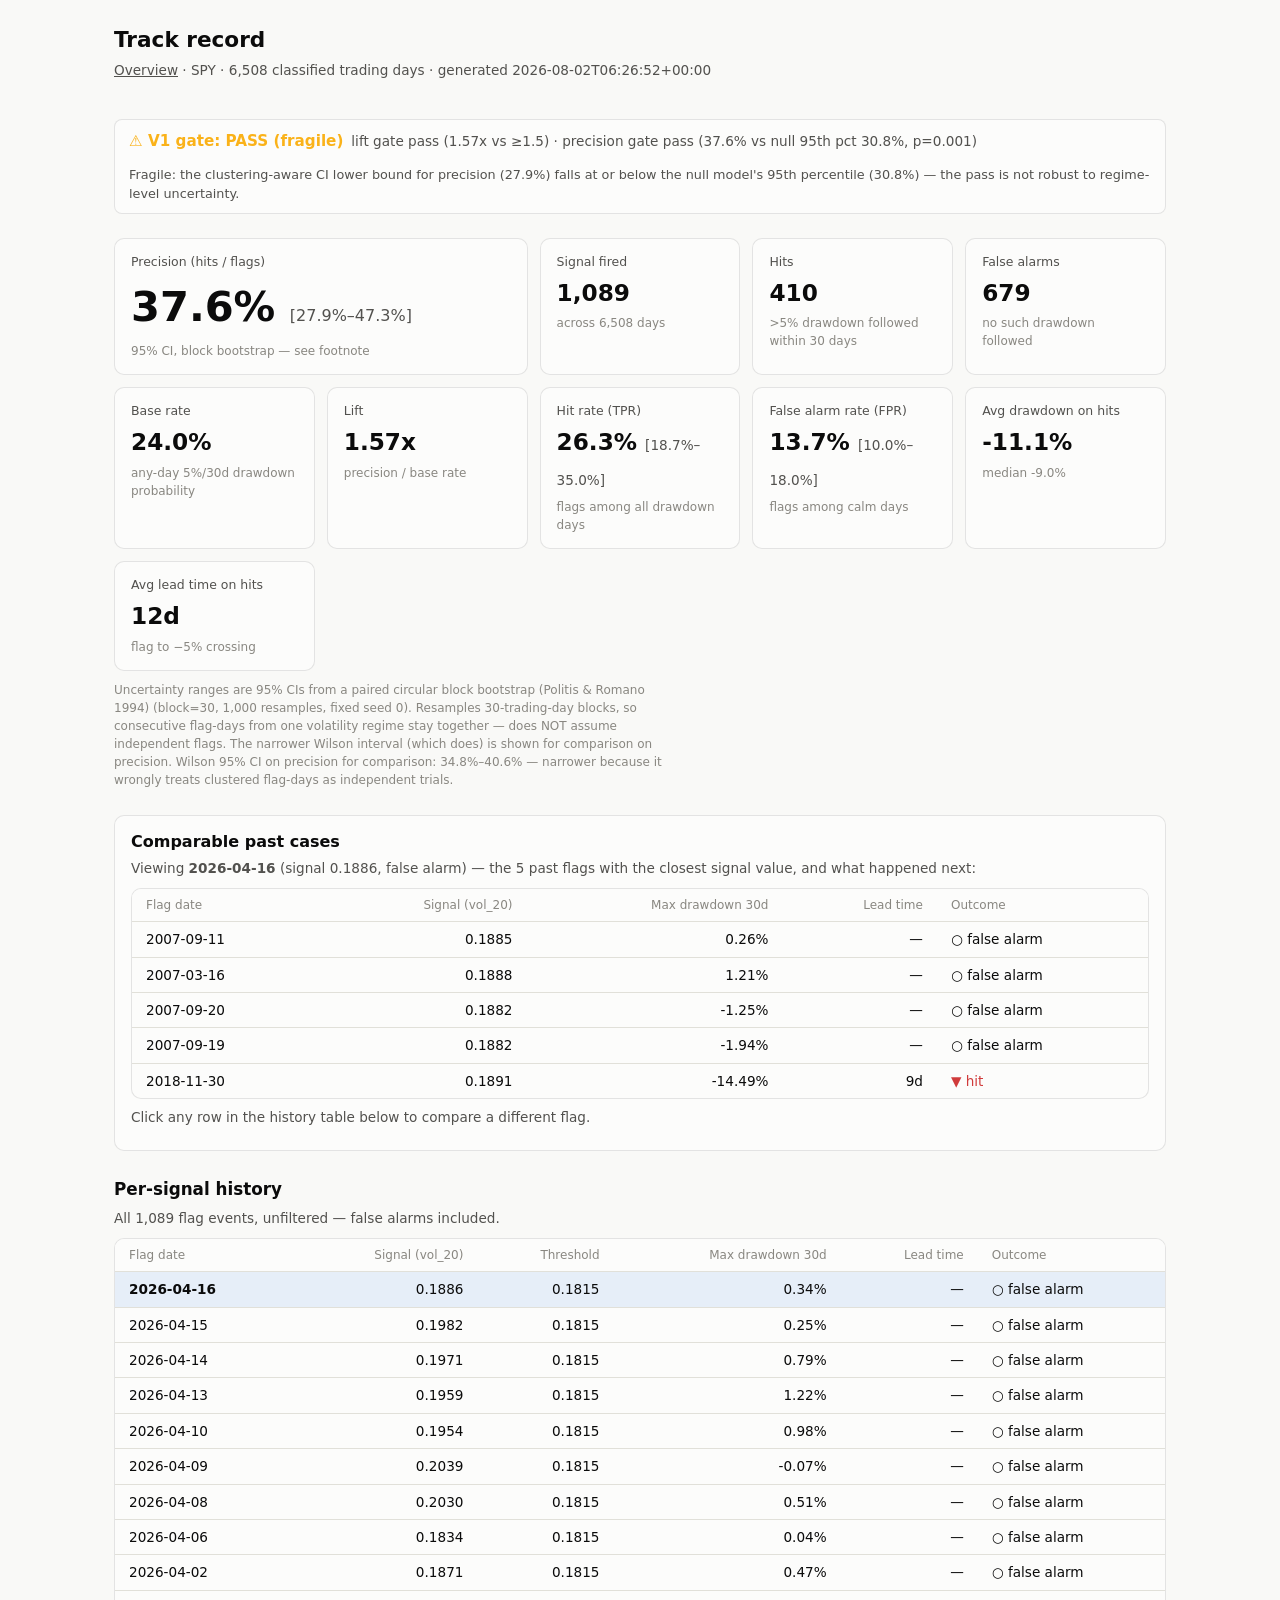
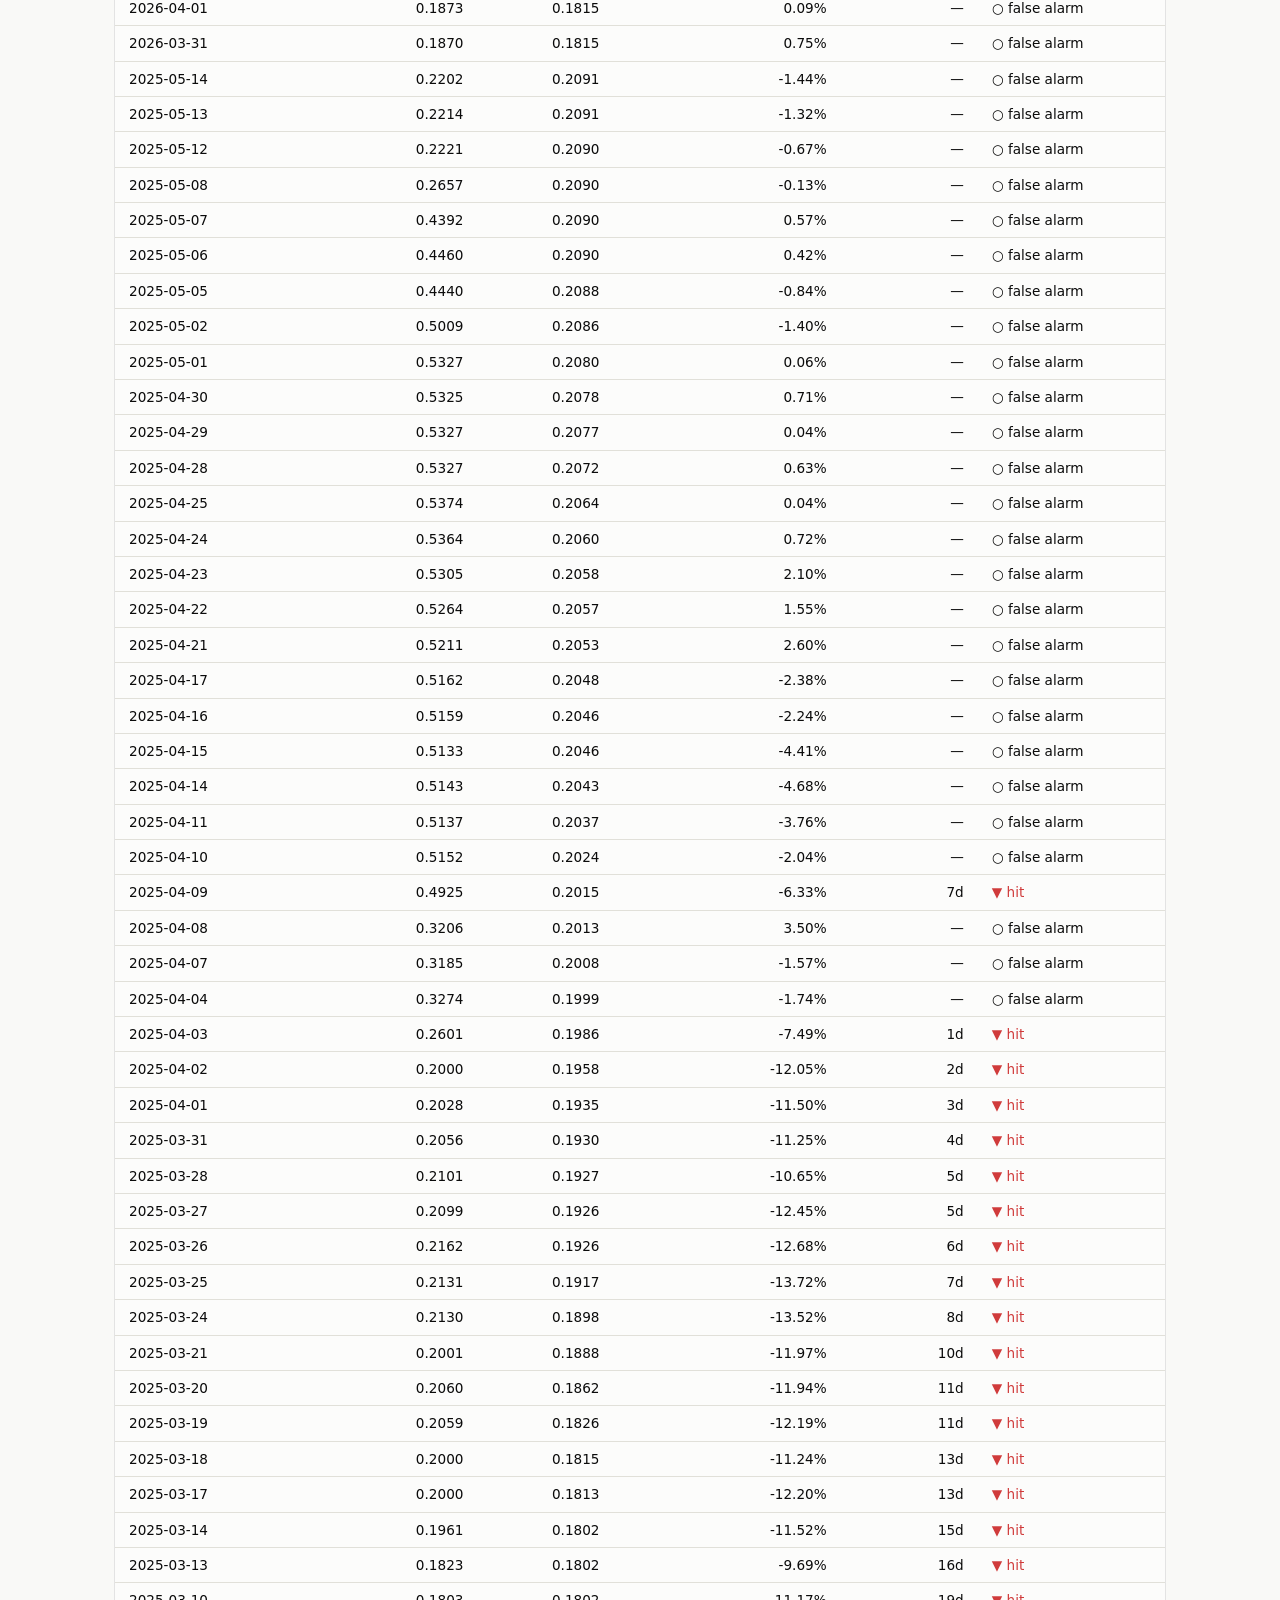
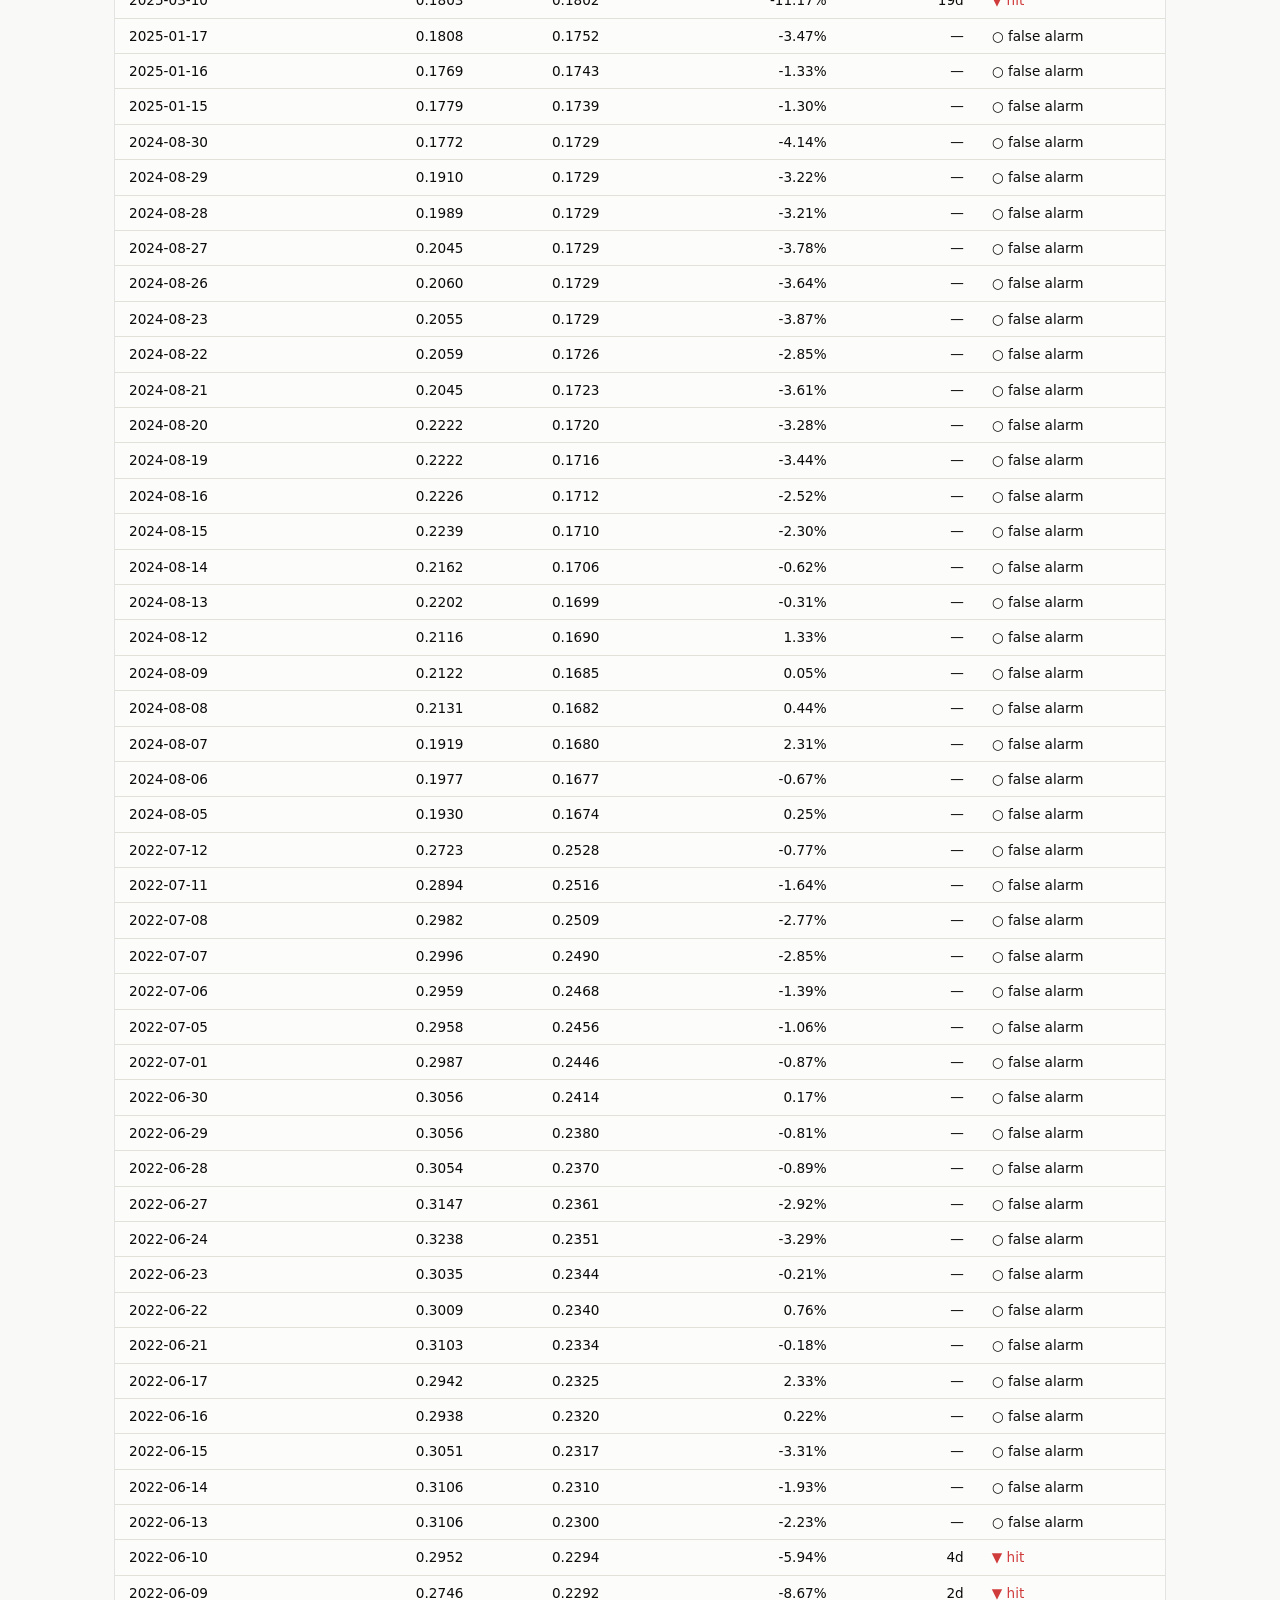
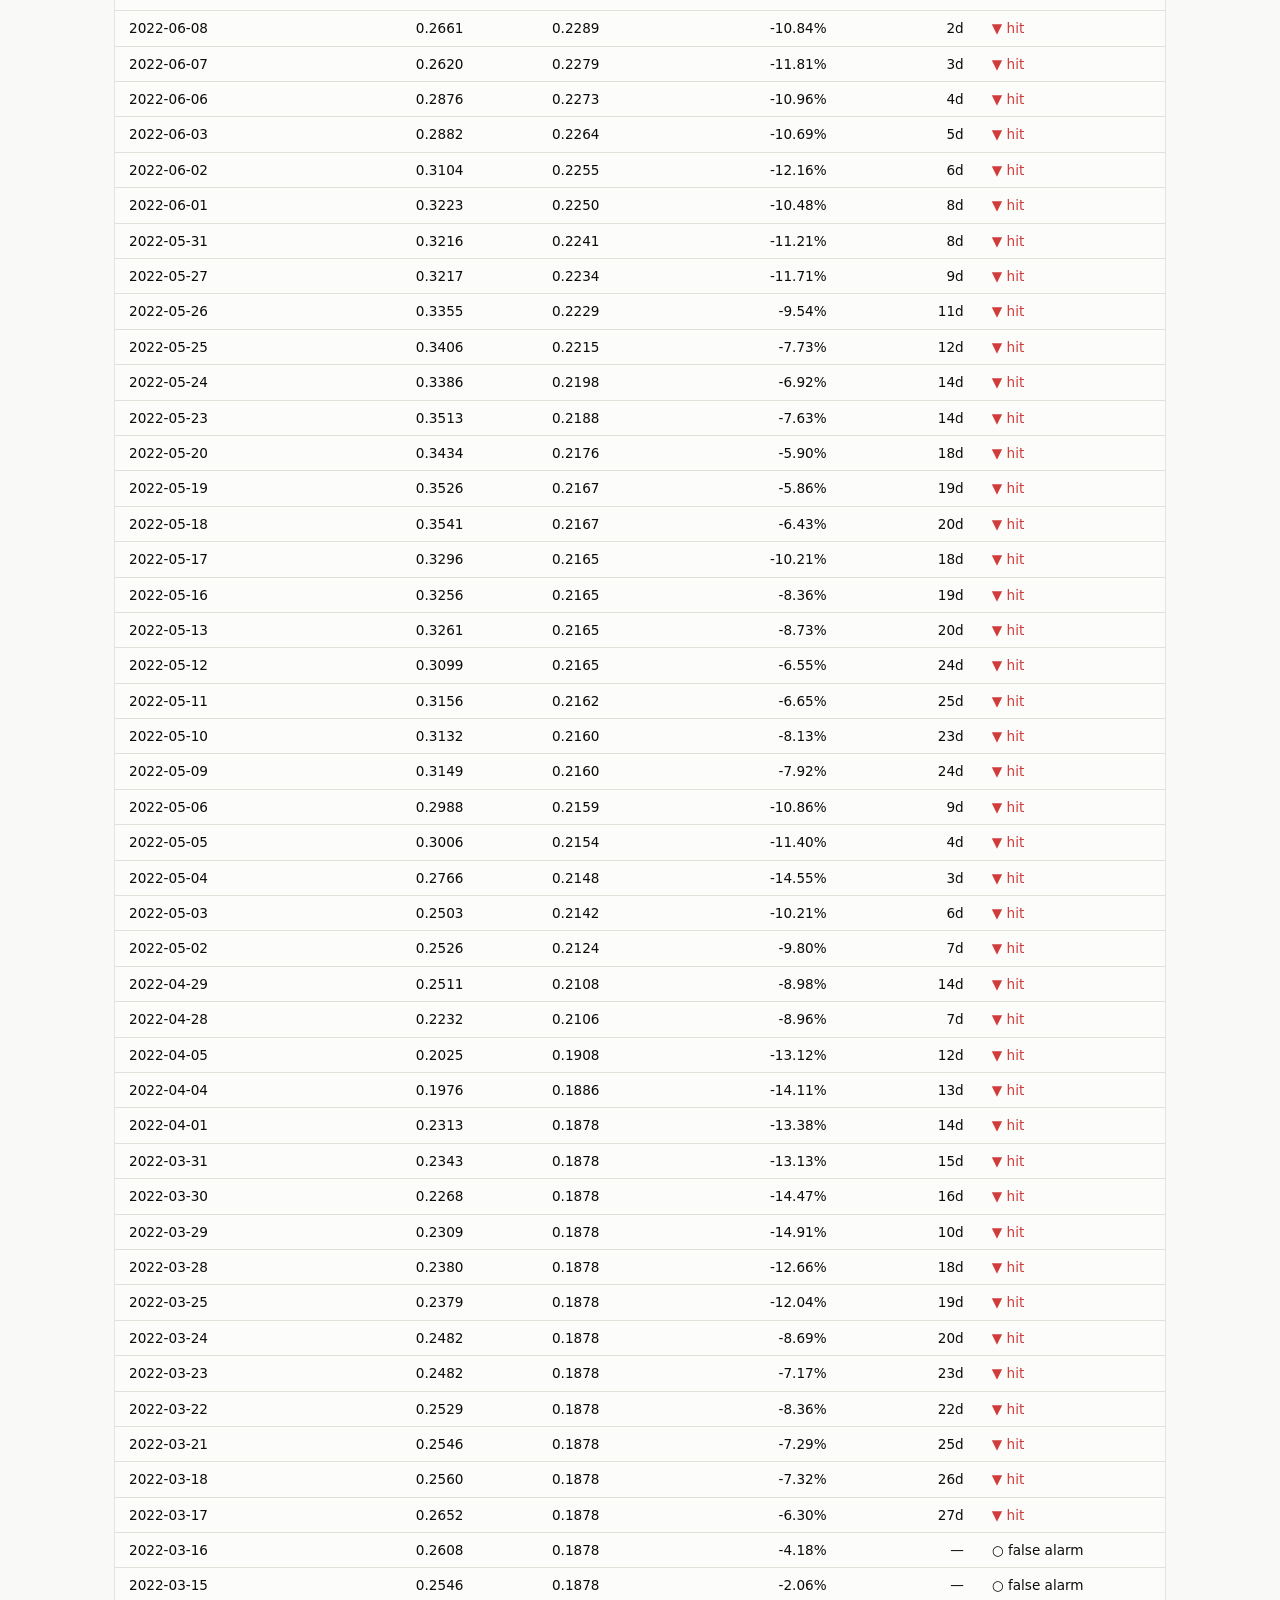
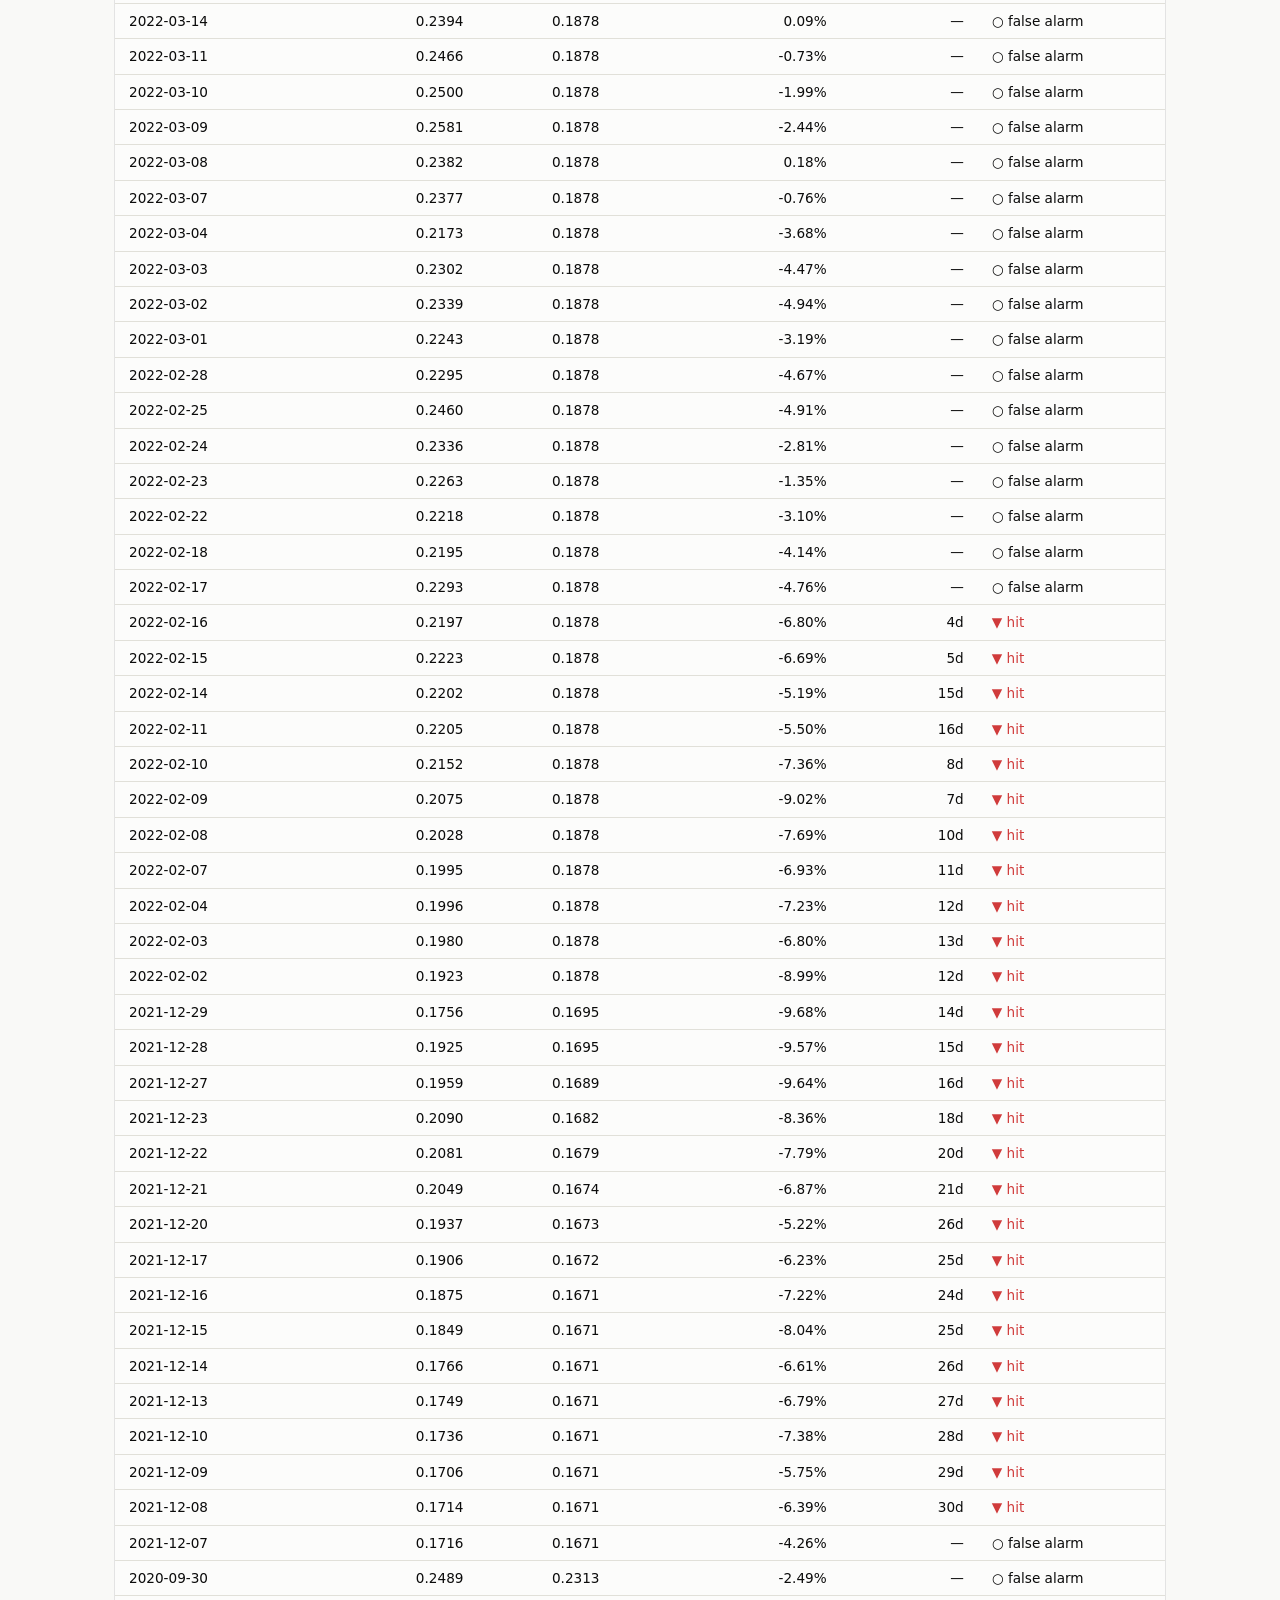
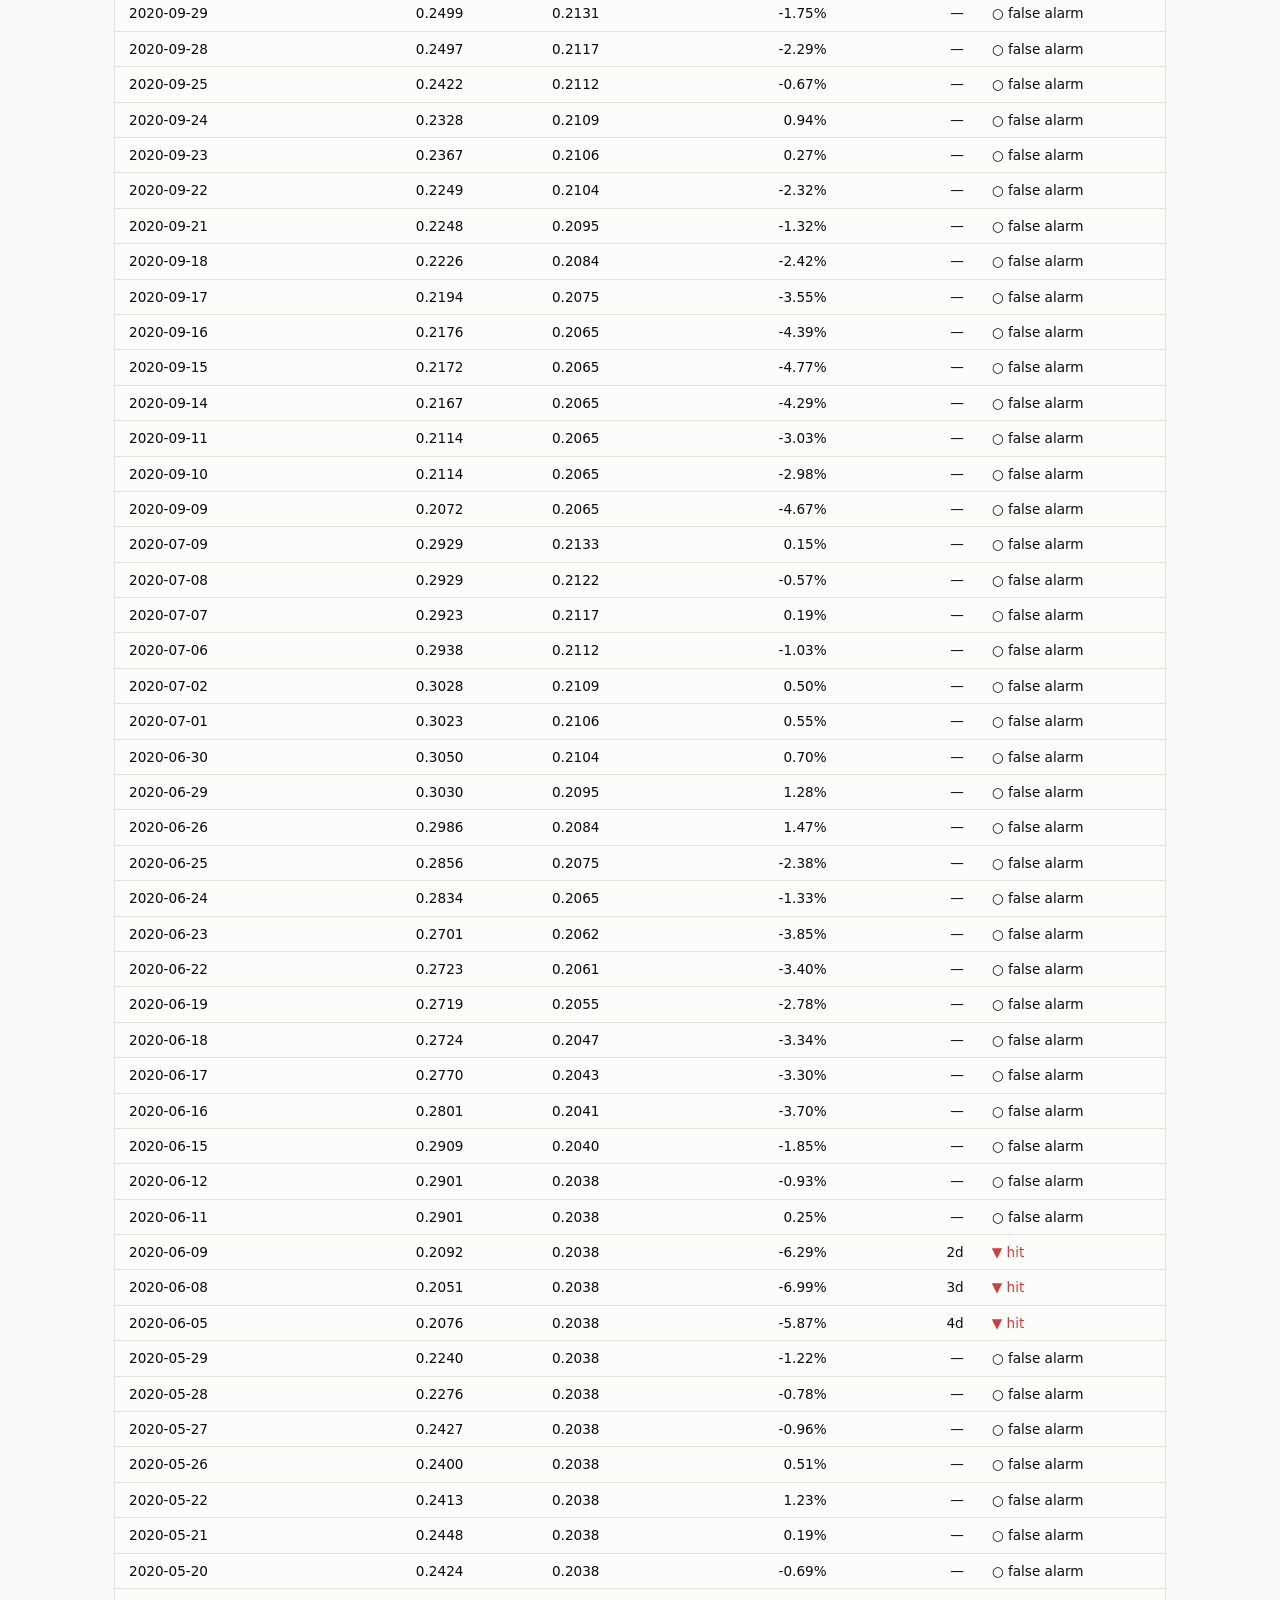
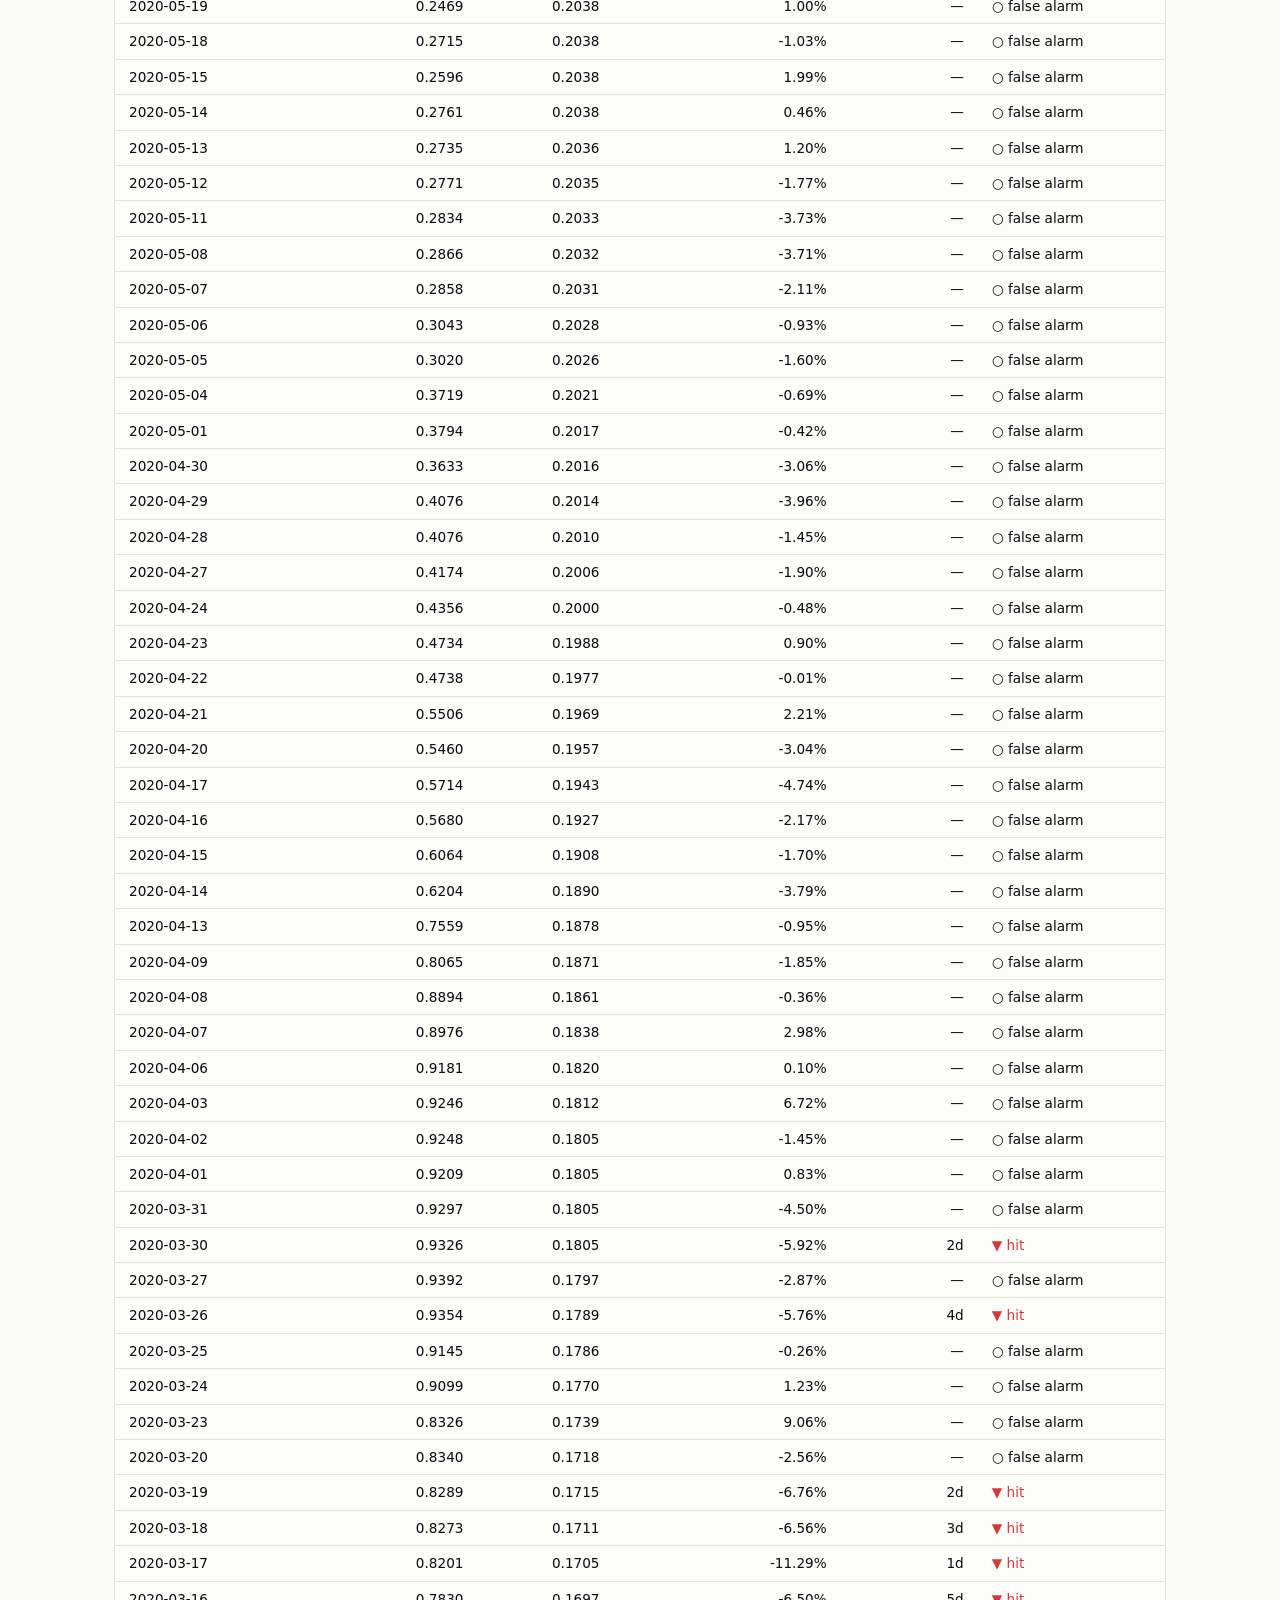
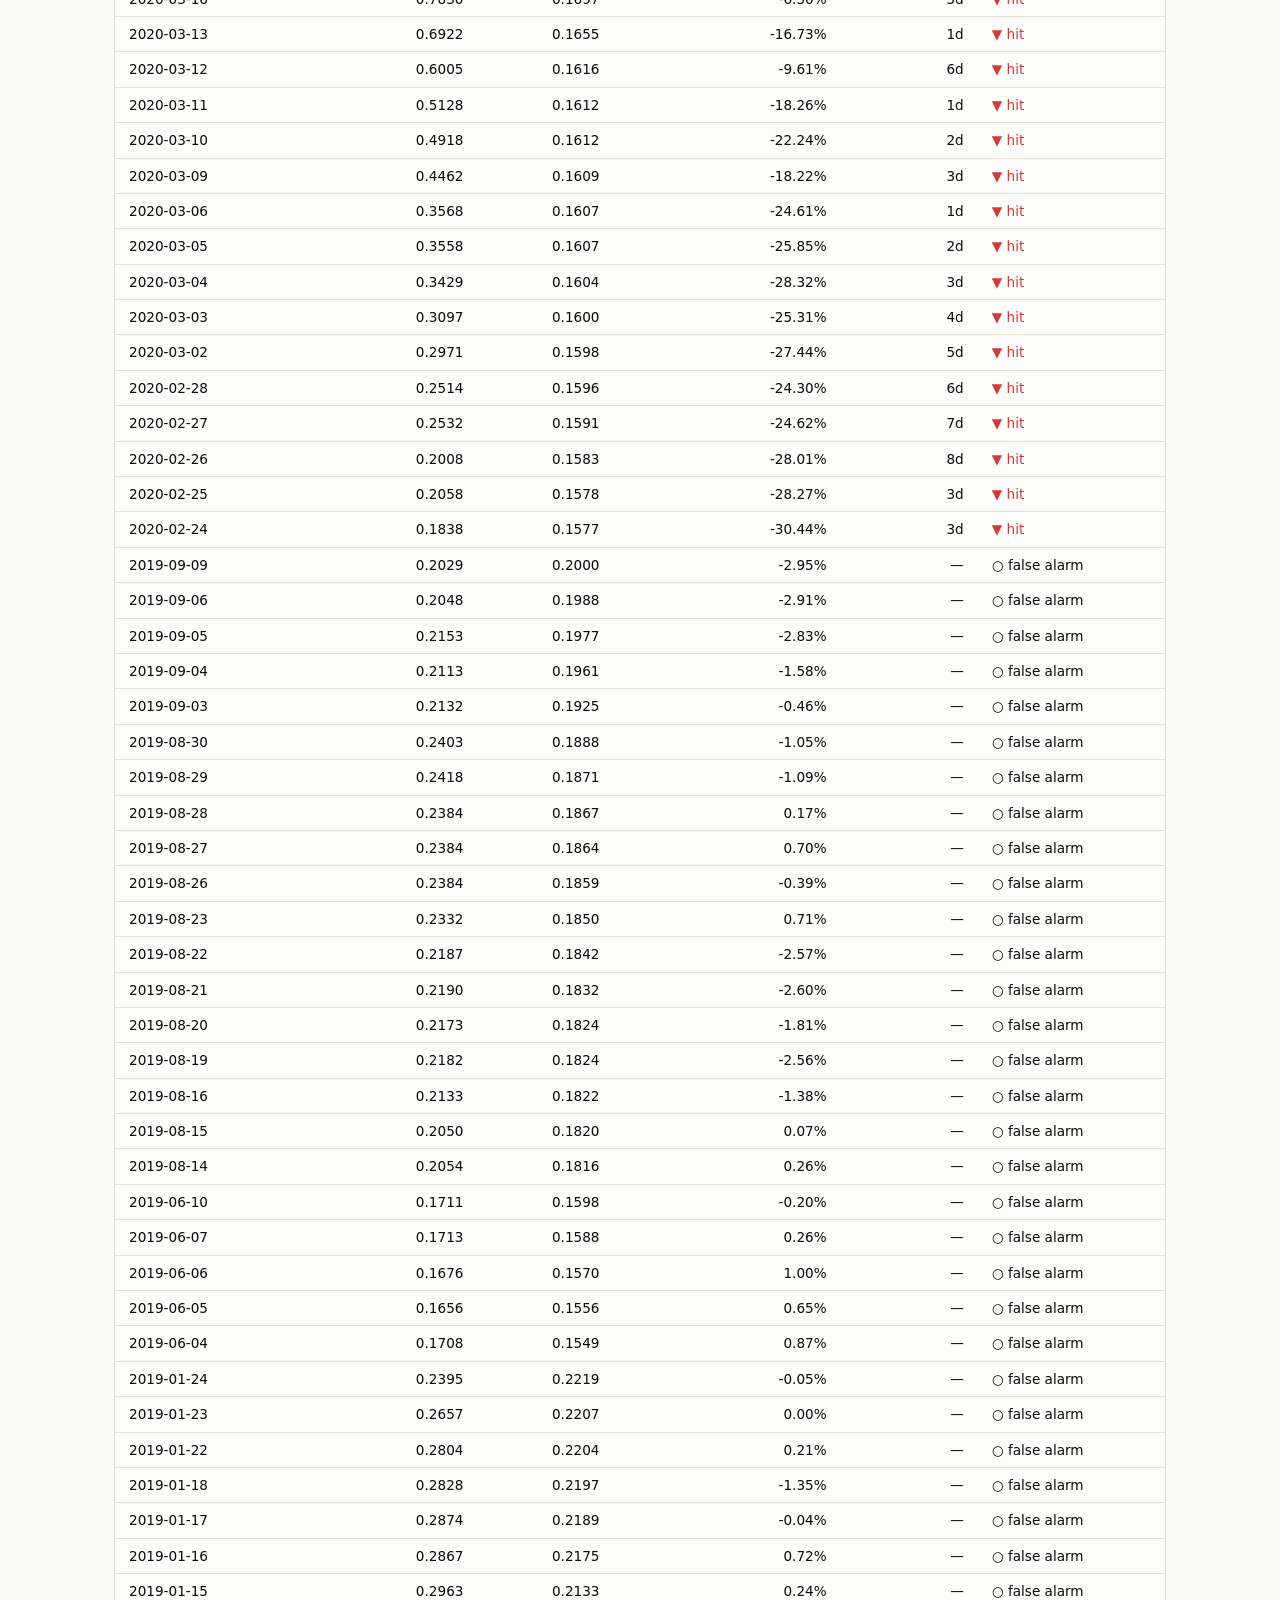
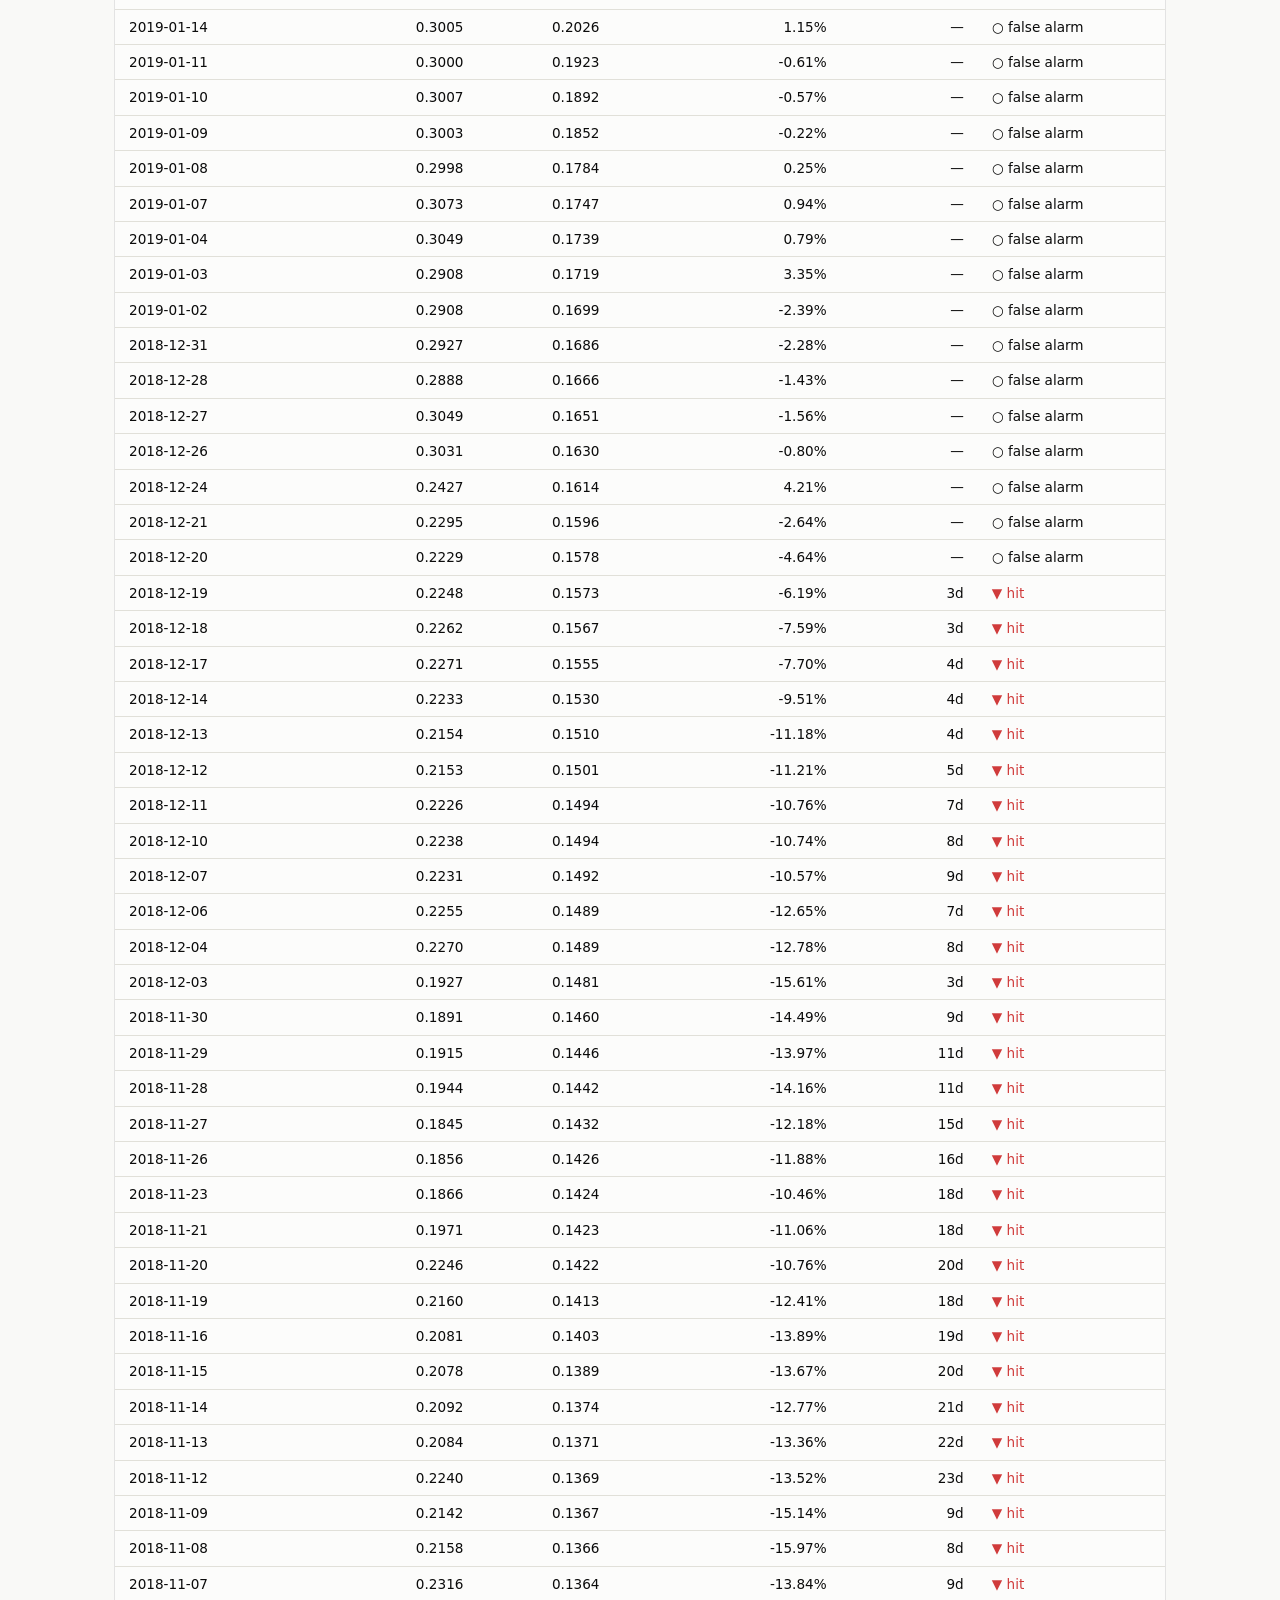
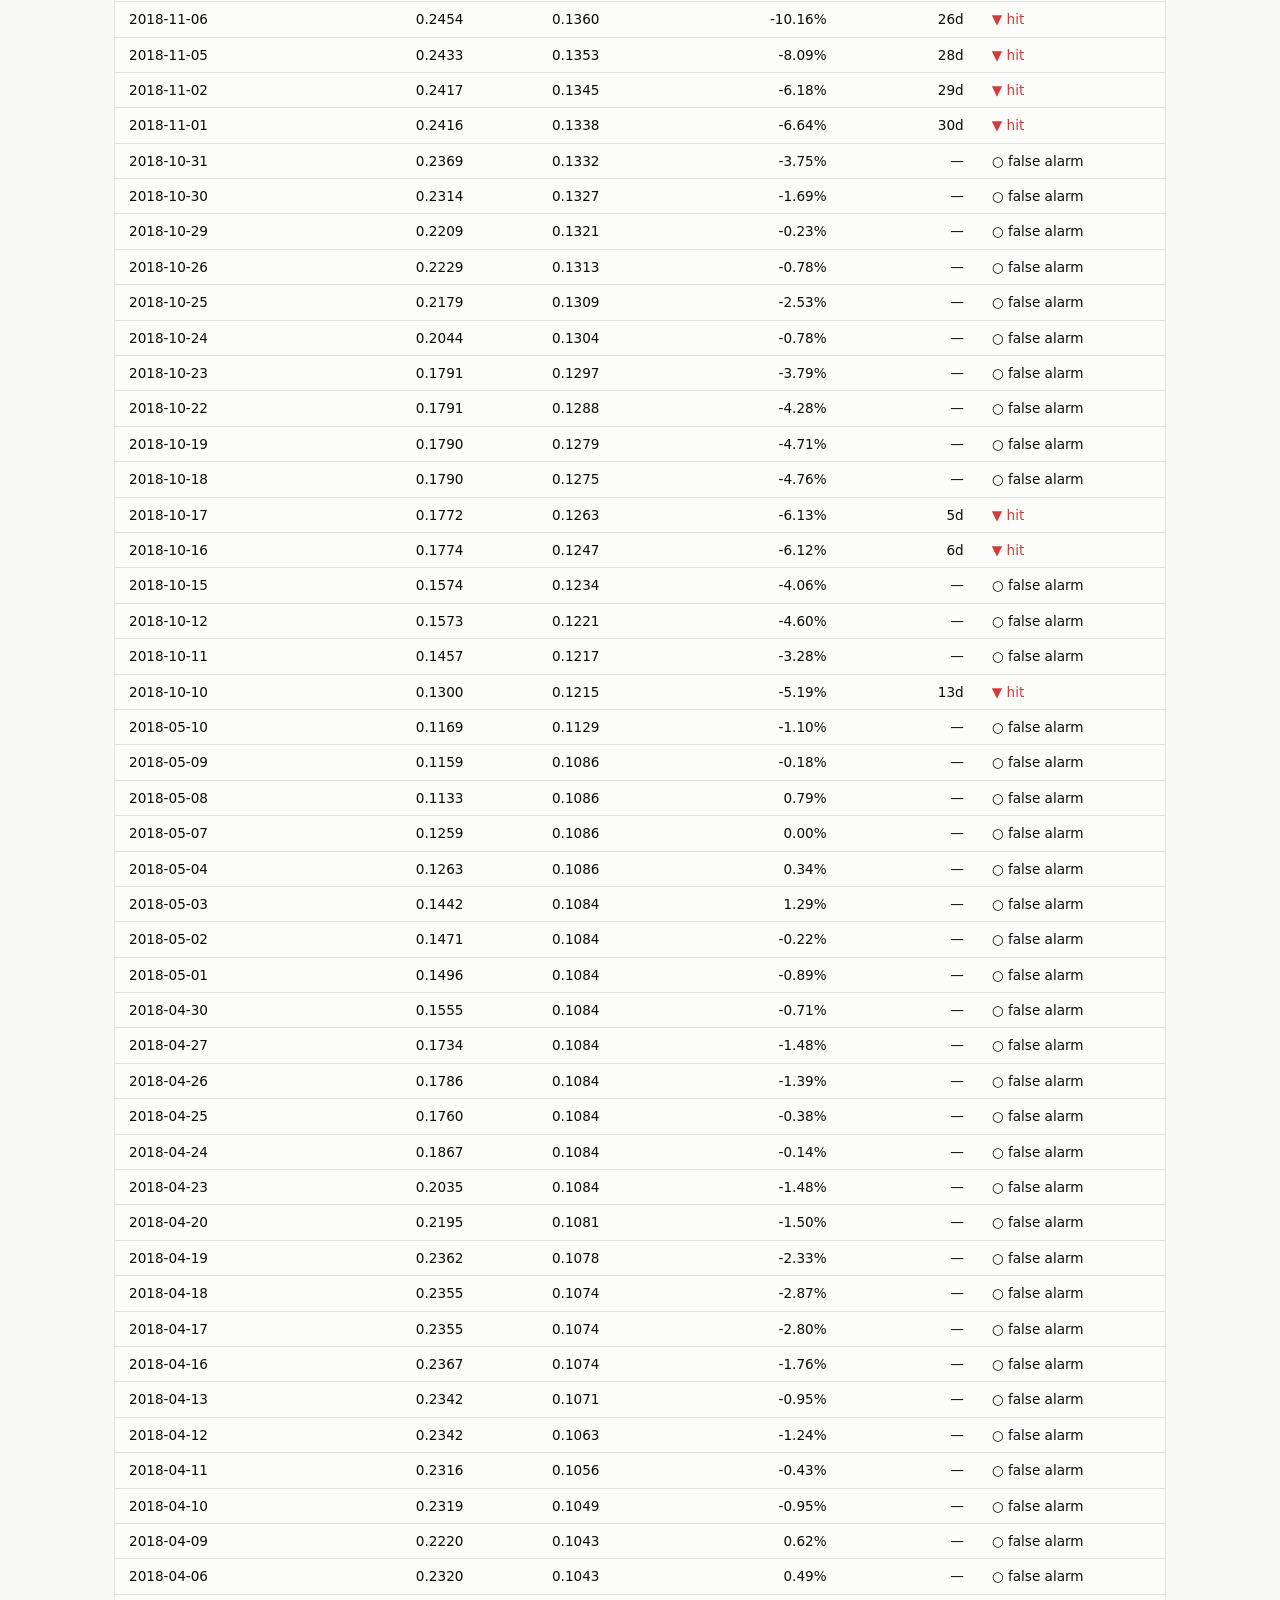
==== commit 289a86cc: "Week 9 (partial): score-only view, current-state export, fixed study instance - export_dashboard_dat" ====
--- a/dashboard/track-record.html
+++ b/dashboard/track-record.html
@@ -23,6 +23,11 @@
    sort order. Comparable cases use precomputed neighbor indices. */
 
 let DATA = null;
+/* ?study=1 (Week 9 user testing only): selects the fixed study instance and
+   masks ITS OWN realized outcome as "pending" — what the dashboard would have
+   shown the day that flag fired. The index is precomputed in the export. */
+const STUDY_MODE = new URLSearchParams(location.search).get("study") === "1";
+let STUDY_IDX = null;
 
 const pct  = (x, d = 1) => x == null ? "—" : (x * 100).toFixed(d) + "%";
 const num  = x => x == null ? "—" : x.toLocaleString("en-US");
@@ -62,6 +67,15 @@
 }
 
 function eventRow(e, i, selected) {
+  if (i === STUDY_IDX) {
+    return `<tr data-idx="${i}" class="${i === selected ? "selected" : ""}">
+      <td>${esc(e.flag_date)}</td>
+      <td>${fx(e.signal_value, 4)}</td>
+      <td>${fx(e.threshold, 4)}</td>
+      <td>—</td><td>—</td>
+      <td><span class="outcome">◌ pending</span></td>
+    </tr>`;
+  }
   const hit = e.outcome === "hit";
   return `<tr data-idx="${i}" class="${i === selected ? "selected" : ""}">
     <td>${esc(e.flag_date)}</td>
@@ -89,9 +103,12 @@
 
 function renderComparable(idx) {
   const e = DATA.events[idx];
+  const outcomeLabel = idx === STUDY_IDX
+    ? "flagged — outcome pending"
+    : (e.outcome === "hit" ? "hit" : "false alarm");
   document.getElementById("cmp-sub").innerHTML =
     `Viewing <strong>${esc(e.flag_date)}</strong> (signal ${fx(e.signal_value, 4)},
-     ${e.outcome === "hit" ? "hit" : "false alarm"}) — the ${DATA.n_neighbors}
+     ${outcomeLabel}) — the ${DATA.n_neighbors}
      past flags with the closest signal value, and what happened next:`;
   document.getElementById("cmp-body").innerHTML = neighborRows(idx);
   document.querySelectorAll("#history tbody tr").forEach(tr => {
@@ -114,9 +131,10 @@
     return;
   }
   DATA = d;
+  STUDY_IDX = STUDY_MODE && d.study_event ? d.study_event.index : null;
 
   const h = d.headline, g = d.null_gate, m = d.ci_method;
-  const selected = 0;
+  const selected = STUDY_IDX ?? 0;
   const ciHover = `${m.name} — block=${m.block}, ${m.runs} resamples, seed=${m.seed}. ${m.assumption}`;
 
   document.getElementById("meta").textContent =
